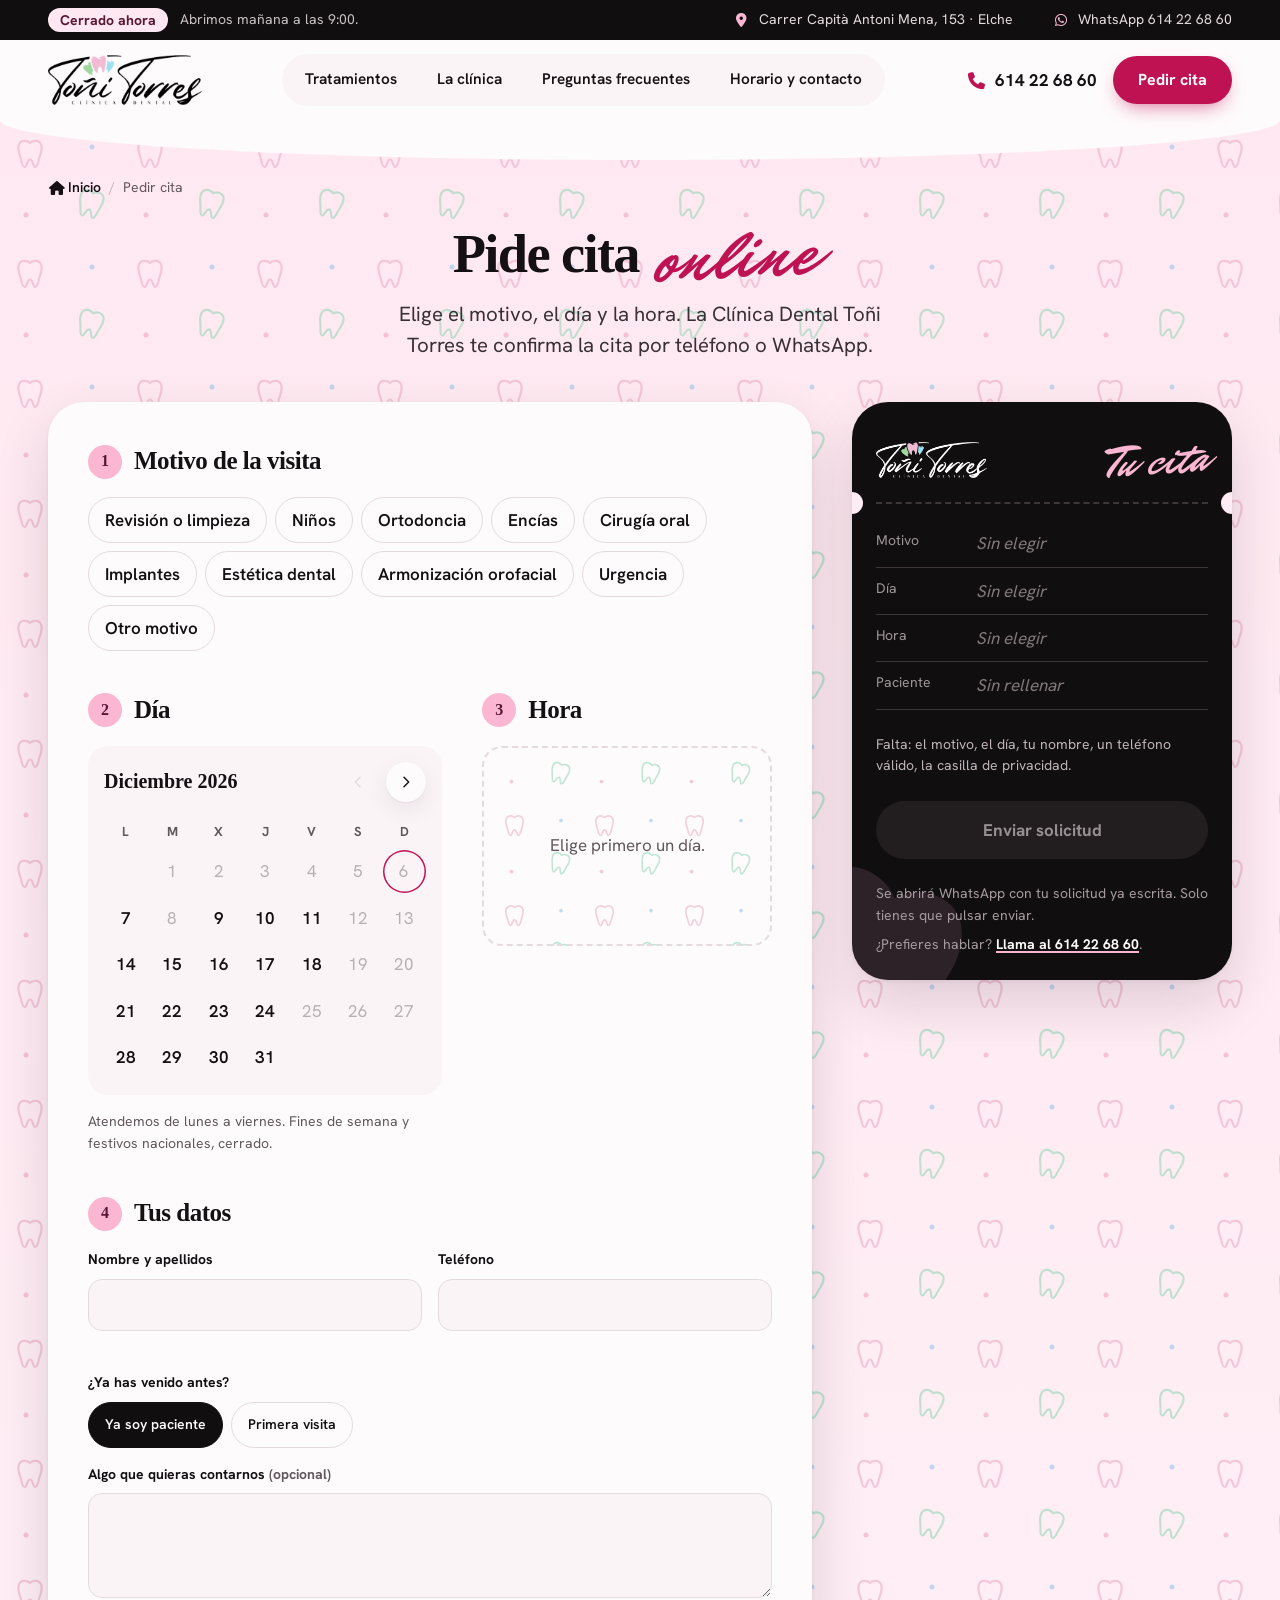
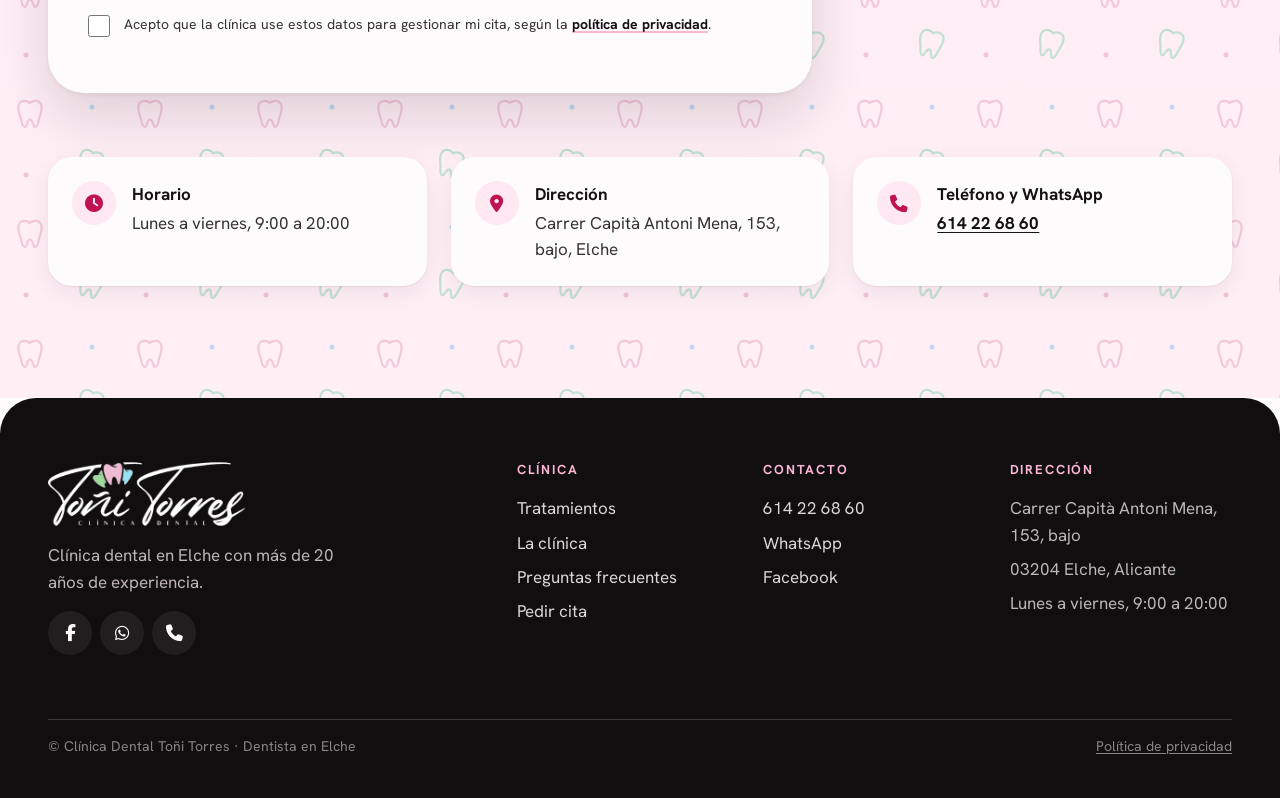
==== pedir-cita.html @ d423d603 "Rediseño de la web con la identidad de la clínica, reserva en página aparte y SEO - Nueva estética b" ====
<!doctype html>
<html lang="es-ES">
<head>
<meta charset="utf-8">
<meta name="viewport" content="width=device-width, initial-scale=1">
<title>Pedir cita dentista en Elche | Clínica Dental Toñi Torres</title>
<meta name="description" content="Pide cita online en la Clínica Dental Toñi Torres de Elche: elige motivo, día y hora y te confirmamos por teléfono o WhatsApp. Lunes a viernes de 9:00 a 20:00.">
<meta name="robots" content="index, follow, max-image-preview:large, max-snippet:-1">
<link rel="canonical" href="https://practicas-hugosanz.github.io/clinica-dental-toni-torres/pedir-cita.html">
<meta name="theme-color" content="#151315">

<meta property="og:type" content="website">
<meta property="og:locale" content="es_ES">
<meta property="og:site_name" content="Clínica Dental Toñi Torres">
<meta property="og:title" content="Pedir cita dentista en Elche | Clínica Dental Toñi Torres">
<meta property="og:description" content="Elige motivo, día y hora y te confirmamos la cita por teléfono o WhatsApp.">
<meta property="og:url" content="https://practicas-hugosanz.github.io/clinica-dental-toni-torres/pedir-cita.html">
<meta property="og:image" content="https://practicas-hugosanz.github.io/clinica-dental-toni-torres/assets/img/og-clinica-dental-elche.jpg">
<meta property="og:image:width" content="1200">
<meta property="og:image:height" content="630">
<meta property="og:image:alt" content="Gabinete de la Clínica Dental Toñi Torres en Elche durante una revisión">
<meta name="twitter:card" content="summary_large_image">
<meta name="twitter:title" content="Pedir cita dentista en Elche | Clínica Dental Toñi Torres">
<meta name="twitter:description" content="Elige motivo, día y hora y te confirmamos la cita por teléfono o WhatsApp.">
<meta name="twitter:image" content="https://practicas-hugosanz.github.io/clinica-dental-toni-torres/assets/img/og-clinica-dental-elche.jpg">

<link rel="icon" href="assets/img/favicon.png" type="image/png">
<link rel="apple-touch-icon" href="assets/img/favicon.png">
<link rel="preload" href="assets/fonts/fraunces-soft-latin.woff2" as="font" type="font/woff2" crossorigin>
<link rel="preload" href="assets/fonts/hanken-latin.woff2" as="font" type="font/woff2" crossorigin>
<link rel="preload" href="assets/fonts/mrdafoe-latin.woff2" as="font" type="font/woff2" crossorigin>
<link rel="stylesheet" href="assets/css/style.css">
<script type="application/ld+json">
{
  "@context": "https://schema.org",
  "@graph": [
    {
      "@type": "WebPage",
      "@id": "https://practicas-hugosanz.github.io/clinica-dental-toni-torres/pedir-cita.html#webpage",
      "url": "https://practicas-hugosanz.github.io/clinica-dental-toni-torres/pedir-cita.html",
      "name": "Pedir cita dentista en Elche | Clínica Dental Toñi Torres",
      "description": "Reserva online de cita en la Clínica Dental Toñi Torres de Elche.",
      "isPartOf": { "@id": "https://practicas-hugosanz.github.io/clinica-dental-toni-torres/#website" },
      "about": { "@id": "https://practicas-hugosanz.github.io/clinica-dental-toni-torres/#clinica" },
      "breadcrumb": { "@id": "https://practicas-hugosanz.github.io/clinica-dental-toni-torres/pedir-cita.html#breadcrumb" },
      "potentialAction": { "@type": "ReserveAction", "target": "https://practicas-hugosanz.github.io/clinica-dental-toni-torres/pedir-cita.html", "name": "Pedir cita online" },
      "inLanguage": "es-ES"
    },
    {
      "@type": "BreadcrumbList",
      "@id": "https://practicas-hugosanz.github.io/clinica-dental-toni-torres/pedir-cita.html#breadcrumb",
      "itemListElement": [
        { "@type": "ListItem", "position": 1, "name": "Inicio", "item": "https://practicas-hugosanz.github.io/clinica-dental-toni-torres/" },
        { "@type": "ListItem", "position": 2, "name": "Pedir cita", "item": "https://practicas-hugosanz.github.io/clinica-dental-toni-torres/pedir-cita.html" }
      ]
    },
    {
      "@type": "Dentist",
      "@id": "https://practicas-hugosanz.github.io/clinica-dental-toni-torres/#clinica",
      "name": "Clínica Dental Toñi Torres",
      "url": "https://practicas-hugosanz.github.io/clinica-dental-toni-torres/",
      "telephone": "+34614226860",
      "image": "https://practicas-hugosanz.github.io/clinica-dental-toni-torres/assets/img/og-clinica-dental-elche.jpg",
      "address": { "@type": "PostalAddress", "streetAddress": "Carrer Capità Antoni Mena, 153, bajo", "postalCode": "03204", "addressLocality": "Elche", "addressRegion": "Alicante", "addressCountry": "ES" },
      "openingHoursSpecification": [{ "@type": "OpeningHoursSpecification", "dayOfWeek": ["Monday", "Tuesday", "Wednesday", "Thursday", "Friday"], "opens": "09:00", "closes": "20:00" }]
    }
  ]
}
</script>
</head>
<body class="page-booking">

<a class="skip-link" href="#contenido">Saltar al contenido</a>

<div class="topbar">
  <div class="container topbar__inner">
    <p class="open-now open-now--dark" data-open-now hidden></p>
    <span class="topbar__item"><i class="fa-solid fa-location-dot" aria-hidden="true"></i>Carrer Capità Antoni Mena, 153 · Elche</span>
    <a class="topbar__item" href="https://wa.me/34614226860" rel="noopener"><i class="fa-brands fa-whatsapp" aria-hidden="true"></i>WhatsApp 614 22 68 60</a>
  </div>
</div>

<header class="site-header">
  <div class="container site-header__bar">
    <a class="brand" href="./" aria-label="Clínica Dental Toñi Torres, inicio"><img src="assets/img/logo.png" alt="Clínica Dental Toñi Torres" width="141" height="46"></a>
    <nav class="nav" id="nav" aria-label="Principal">
      <a href="./#tratamientos">Tratamientos</a>
      <a href="./#clinica">La clínica</a>
      <a href="./#preguntas">Preguntas frecuentes</a>
      <a href="./#horario">Horario y contacto</a>
    </nav>
    <div class="header-actions">
      <a class="header-phone" href="tel:+34614226860"><i class="fa-solid fa-phone" aria-hidden="true"></i>614 22 68 60</a>
      <a class="btn btn--accent" href="pedir-cita.html" aria-current="page">Pedir cita</a>
      <button class="btn btn--ghost menu-toggle" type="button" aria-expanded="false" aria-controls="nav"><span class="burger" aria-hidden="true"></span>Menú</button>
    </div>
  </div>
</header>

<main id="contenido">
  <section class="section--band booking-page" id="reserva" aria-labelledby="t-reserva">
    <div class="container">
      <nav class="breadcrumb" aria-label="Ruta de navegación">
        <ol>
          <li><a href="./"><i class="fa-solid fa-house" aria-hidden="true"></i>Inicio</a></li>
          <li aria-current="page">Pedir cita</li>
        </ol>
      </nav>

      <div class="section__head section__head--center">
        <h1 id="t-reserva">Pide cita <span class="script">online</span></h1>
        <p>Elige el motivo, el día y la hora. La Clínica Dental Toñi Torres te confirma la cita por teléfono o WhatsApp.</p>
      </div>

      <div class="desk">
        <form class="desk__form" id="booking" novalidate>

          <fieldset class="fieldset">
            <legend><span class="legend__n">1</span>Motivo de la visita</legend>
            <div class="chips" id="motivos" role="radiogroup" aria-label="Motivo de la visita"></div>
            <div class="urgent-note" id="urgent-note" hidden>
              <p><strong>Si tienes dolor ahora, llama.</strong> Así te atendemos antes: <a class="link" href="tel:+34614226860">614 22 68 60</a>.</p>
            </div>
          </fieldset>

          <div class="desk__when">
            <fieldset class="fieldset">
              <legend><span class="legend__n">2</span>Día</legend>
              <div class="cal" id="cal" aria-live="polite"></div>
              <p class="hint">Atendemos de lunes a viernes. Fines de semana y festivos nacionales, cerrado.</p>
            </fieldset>

            <fieldset class="fieldset">
              <legend><span class="legend__n">3</span>Hora</legend>
              <div class="slots" id="slots" aria-live="polite">
                <p class="slots__empty">Elige primero un día.</p>
              </div>
            </fieldset>
          </div>

          <fieldset class="fieldset">
            <legend><span class="legend__n">4</span>Tus datos</legend>
            <div class="fields">
              <div class="field">
                <label for="f-nombre">Nombre y apellidos</label>
                <input id="f-nombre" name="nombre" type="text" autocomplete="name" required>
                <span class="err" id="e-nombre"></span>
              </div>
              <div class="field">
                <label for="f-tel">Teléfono</label>
                <input id="f-tel" name="telefono" type="tel" autocomplete="tel" inputmode="tel" required>
                <span class="err" id="e-tel"></span>
              </div>
              <div class="field field--full">
                <span class="label" id="l-paciente">¿Ya has venido antes?</span>
                <div class="chips" role="radiogroup" aria-labelledby="l-paciente">
                  <label class="chip"><input type="radio" name="paciente" value="Soy paciente" checked><span>Ya soy paciente</span></label>
                  <label class="chip"><input type="radio" name="paciente" value="Primera visita"><span>Primera visita</span></label>
                </div>
              </div>
              <div class="field field--full">
                <label for="f-nota">Algo que quieras contarnos <span class="hint">(opcional)</span></label>
                <textarea id="f-nota" name="nota" rows="3"></textarea>
              </div>
              <label class="consent field--full">
                <input type="checkbox" id="f-consent" name="consent" required>
                <span>Acepto que la clínica use estos datos para gestionar mi cita, según la <a class="link" href="privacidad.html">política de privacidad</a>.</span>
              </label>
              <span class="err field--full" id="e-consent"></span>
            </div>
          </fieldset>

          <noscript><p class="urgent-note">Para pedir cita sin JavaScript, llama al <a class="link" href="tel:+34614226860">614 22 68 60</a>.</p></noscript>
        </form>

        <aside class="ticket" aria-labelledby="t-ticket">
          <div class="ticket__top">
            <img src="assets/img/logo-blanco.png" alt="" width="110" height="36">
            <h2 id="t-ticket">Tu cita</h2>
          </div>
          <dl>
            <div><dt>Motivo</dt><dd id="s-motivo" class="is-empty">Sin elegir</dd></div>
            <div><dt>Día</dt><dd id="s-dia" class="is-empty">Sin elegir</dd></div>
            <div><dt>Hora</dt><dd id="s-hora" class="is-empty">Sin elegir</dd></div>
            <div><dt>Paciente</dt><dd id="s-nombre" class="is-empty">Sin rellenar</dd></div>
          </dl>
          <p class="ticket__status" id="status" role="status"></p>
          <button class="btn btn--accent btn--lg" type="submit" form="booking" id="send" aria-disabled="true">Enviar solicitud</button>
          <div class="ticket__alt">
            <p>Se abrirá WhatsApp con tu solicitud ya escrita. Solo tienes que pulsar enviar.</p>
            <p>¿Prefieres hablar? <a class="link" href="tel:+34614226860">Llama al 614 22 68 60</a>.</p>
          </div>
          <div class="sent" id="sent" role="status" hidden></div>
        </aside>
      </div>

      <ul class="booking-info">
        <li><i class="fa-solid fa-clock" aria-hidden="true"></i><span><b>Horario</b>Lunes a viernes, 9:00 a 20:00</span></li>
        <li><i class="fa-solid fa-location-dot" aria-hidden="true"></i><span><b>Dirección</b>Carrer Capità Antoni Mena, 153, bajo, Elche</span></li>
        <li><i class="fa-solid fa-phone" aria-hidden="true"></i><span><b>Teléfono y WhatsApp</b><a href="tel:+34614226860">614 22 68 60</a></span></li>
      </ul>
    </div>
  </section>
</main>

<footer class="site-footer">
  <div class="container">
    <div class="footer__grid">
      <div class="footer__brand">
        <img src="assets/img/logo-blanco.png" alt="Clínica Dental Toñi Torres" width="197" height="64" loading="lazy" decoding="async">
        <p>Clínica dental en Elche con más de 20 años de experiencia.</p>
        <div class="social">
          <a href="https://www.facebook.com/people/clinica-dental-to%c3%b1i-torres/61556763503545/" rel="noopener" aria-label="Facebook de la Clínica Dental Toñi Torres"><i class="fa-brands fa-facebook-f" aria-hidden="true"></i></a>
          <a href="https://wa.me/34614226860" rel="noopener" aria-label="WhatsApp de la clínica"><i class="fa-brands fa-whatsapp" aria-hidden="true"></i></a>
          <a href="tel:+34614226860" aria-label="Llamar a la clínica"><i class="fa-solid fa-phone" aria-hidden="true"></i></a>
        </div>
      </div>
      <nav aria-label="Clínica">
        <h2>Clínica</h2>
        <ul>
          <li><a href="./#tratamientos">Tratamientos</a></li>
          <li><a href="./#clinica">La clínica</a></li>
          <li><a href="./#preguntas">Preguntas frecuentes</a></li>
          <li><a href="pedir-cita.html" aria-current="page">Pedir cita</a></li>
        </ul>
      </nav>
      <div>
        <h2>Contacto</h2>
        <ul>
          <li><a href="tel:+34614226860">614 22 68 60</a></li>
          <li><a href="https://wa.me/34614226860" rel="noopener">WhatsApp</a></li>
          <li><a href="https://www.facebook.com/people/clinica-dental-to%c3%b1i-torres/61556763503545/" rel="noopener">Facebook</a></li>
        </ul>
      </div>
      <div>
        <h2>Dirección</h2>
        <ul>
          <li>Carrer Capità Antoni Mena, 153, bajo</li>
          <li>03204 Elche, Alicante</li>
          <li>Lunes a viernes, 9:00 a 20:00</li>
        </ul>
      </div>
    </div>
    <div class="footer__base">
      <span>© Clínica Dental Toñi Torres · Dentista en Elche</span>
      <a href="privacidad.html">Política de privacidad</a>
    </div>
  </div>
</footer>

<div class="callbar" aria-label="Contacto rápido">
  <a class="btn btn--outline" href="tel:+34614226860"><i class="fa-solid fa-phone" aria-hidden="true"></i>Llamar</a>
  <a class="btn btn--accent" href="https://wa.me/34614226860" rel="noopener"><i class="fa-brands fa-whatsapp" aria-hidden="true"></i>WhatsApp</a>
</div>

<script src="assets/js/main.js" defer></script>
</body>
</html>
---- assets/css/style.css ----
/* Clínica Dental Toñi Torres
 * Personalidad: el rótulo negro de la fachada, la firma manuscrita del logo, el diente rosa-menta-azul
 * y los gorros de quirófano llenos de dientecitos. Cercana, alegre y elegante; de barrio, pero cuidada.
 */
@import url("./tokens.css");
@import url("./base.css");
@import url("./icons.css");

@font-face { font-family: "Fraunces"; font-style: normal; font-weight: 300 800; font-display: swap; src: url("../fonts/fraunces-soft-latin.woff2") format("woff2"); }
@font-face { font-family: "Fraunces"; font-style: italic; font-weight: 300 800; font-display: swap; src: url("../fonts/fraunces-italic-latin.woff2") format("woff2"); }
@font-face { font-family: "Hanken Grotesk"; font-style: normal; font-weight: 400 700; font-display: swap; src: url("../fonts/hanken-latin.woff2") format("woff2"); }
@font-face { font-family: "Mr Dafoe"; font-style: normal; font-weight: 400; font-display: swap; src: url("../fonts/mrdafoe-latin.woff2") format("woff2"); }

:root {
  --color-field-edge: color-mix(in oklch, var(--color-ink) 26%, var(--color-paper));
  --header-h: 80px;
  --teeth-pattern: url("data:image/svg+xml,%3Csvg xmlns='http://www.w3.org/2000/svg' width='120' height='120' viewBox='0 0 120 120'%3E%3Cg fill='none' stroke='%23e9a9c2' stroke-width='2.2' stroke-linejoin='round' opacity='.55'%3E%3Cpath d='M30 22c-3-3-10-3.5-11.5 3-1 5.4 1.6 8.7 2.8 14.6.9 4.2 2 6.4 3.5 6.4 2.5 0 1.9-7.5 5.2-7.5s2.7 7.5 5.2 7.5c1.5 0 2.6-2.2 3.5-6.4 1.2-5.9 3.8-9.2 2.8-14.6C40 18.5 33 19 30 22z'/%3E%3C/g%3E%3Cg fill='none' stroke='%238fd4b4' stroke-width='2.2' stroke-linejoin='round' opacity='.55' transform='rotate(14 90 85)'%3E%3Cpath d='M90 72c-3-3-10-3.5-11.5 3-1 5.4 1.6 8.7 2.8 14.6.9 4.2 2 6.4 3.5 6.4 2.5 0 1.9-7.5 5.2-7.5s2.7 7.5 5.2 7.5c1.5 0 2.6-2.2 3.5-6.4 1.2-5.9 3.8-9.2 2.8-14.6C100 68.5 93 69 90 72z'/%3E%3C/g%3E%3Ccircle cx='92' cy='26' r='2.5' fill='%2398c6ea' opacity='.6'/%3E%3Ccircle cx='26' cy='94' r='2.5' fill='%23e9a9c2' opacity='.6'/%3E%3C/svg%3E");
}
body { font-weight: 400; color: var(--color-ink-2); font-size: 1.0625rem; background: var(--color-paper); }
h1, h2, h3 { color: var(--color-ink); font-variation-settings: "SOFT" 100; }
.script { font-family: var(--font-script); font-weight: 400; letter-spacing: 0; font-variation-settings: normal; color: var(--color-accent); line-height: 0.8; }
h1 .script, h2 .script { display: inline-block; font-size: 1.32em; transform: rotate(-3deg) translateY(0.06em); padding-inline: 0.05em 0.15em; }
.f-pink { fill: var(--color-pink); } .f-mint { fill: var(--color-mint); } .f-sky { fill: var(--color-sky); }

/* ---------- controls ---------- */
.btn { display: inline-flex; align-items: center; justify-content: center; gap: var(--space-xs); min-height: 48px; padding: var(--space-sm) var(--space-lg); border: 1.5px solid transparent; border-radius: var(--radius-pill); background: var(--color-paper-2); color: var(--color-ink); font-weight: 700; font-size: var(--text-md); line-height: 1.2; text-decoration: none; white-space: nowrap; cursor: pointer; transition: background-color var(--dur-short) var(--ease-out), border-color var(--dur-short) var(--ease-out), color var(--dur-short) var(--ease-out), transform var(--dur-short) var(--ease-spring), box-shadow var(--dur-short) var(--ease-out); }
.btn .fa-arrow-right { transition: transform var(--dur-short) var(--ease-out); }
.btn:hover { transform: translateY(-2px); }
.btn:hover .fa-arrow-right { transform: translateX(3px); }
.btn:active { transform: translateY(0); }
.btn:focus-visible { outline: 2px solid var(--color-focus); outline-offset: 3px; }
.btn--accent { background: var(--color-accent); color: var(--color-accent-ink); box-shadow: 0 8px 20px -8px oklch(52% 0.2 8 / 0.7); }
.btn--accent:hover { background: var(--color-accent-hover); box-shadow: 0 12px 26px -8px oklch(52% 0.2 8 / 0.75); }
.btn--dark, .btn--primary { background: var(--color-sign); color: var(--color-paper); }
.btn--dark:hover, .btn--primary:hover { background: var(--color-sign-2); }
.btn--outline { background: transparent; border-color: var(--color-ink); color: var(--color-ink); }
.btn--outline:hover { background: var(--color-ink); color: var(--color-paper); }
.btn--ghost { background: transparent; border-color: var(--color-rule); }
.btn--lg { min-height: 58px; padding-inline: var(--space-xl); font-size: 1.0625rem; }
.btn[aria-disabled="true"], .btn:disabled { background: var(--color-paper-3); border-color: transparent; color: var(--color-muted); cursor: not-allowed; transform: none; box-shadow: none; }
.tag { display: inline-flex; align-items: center; gap: 6px; padding: 3px var(--space-sm); border-radius: var(--radius-pill); font-size: var(--text-sm); font-weight: 700; background: var(--color-paper-3); color: var(--color-ink); line-height: 1.3; }
.tag--in { background: var(--color-mint); color: var(--color-mint-ink); }
.tag--in::before { content: ""; width: 8px; height: 8px; border-radius: 50%; background: oklch(55% 0.14 160); box-shadow: 0 0 0 0 oklch(55% 0.14 160 / 0.6); animation: pulse 2s infinite; }
.tag--out { background: var(--color-pink-soft); color: var(--color-pink-ink); }
@keyframes pulse { 70% { box-shadow: 0 0 0 8px oklch(55% 0.14 160 / 0); } 100% { box-shadow: 0 0 0 0 oklch(55% 0.14 160 / 0); } }
.link { font-weight: 700; color: var(--color-ink); text-decoration-line: underline; text-decoration-color: var(--color-pink); text-decoration-thickness: 2px; transition: color var(--dur-micro) var(--ease-out), text-decoration-color var(--dur-micro) var(--ease-out); }
.link:hover { color: var(--color-accent); text-decoration-color: var(--color-accent); }
.hint { font-size: var(--text-sm); color: var(--color-muted); }

/* ---------- top bar (el rótulo) ---------- */
.topbar { background: var(--color-sign); color: oklch(90% 0.01 350); font-size: var(--text-sm); }
.topbar__inner { display: flex; align-items: center; gap: var(--space-xl); min-height: 40px; }
.topbar__item { display: inline-flex; align-items: center; gap: var(--space-xs); color: inherit; text-decoration: none; }
.topbar__item i { color: var(--color-pink); }
a.topbar__item:hover { color: var(--color-pink); }
.topbar .open-now { margin-right: auto; }
.open-now { display: flex; flex-wrap: wrap; align-items: center; gap: var(--space-sm); font-size: var(--text-sm); color: var(--color-muted); }
.open-now--dark { color: oklch(82% 0.01 350); }

/* ---------- header ---------- */
.site-header { position: sticky; top: 0; z-index: var(--z-sticky-nav); background: color-mix(in oklch, var(--color-paper) 88%, transparent); backdrop-filter: saturate(1.4) blur(14px); -webkit-backdrop-filter: saturate(1.4) blur(14px); border-bottom: var(--rule-hair) solid transparent; transition: border-color var(--dur-short) var(--ease-out), box-shadow var(--dur-short) var(--ease-out); }
.site-header.is-scrolled { border-bottom-color: var(--color-rule); box-shadow: 0 10px 30px -20px oklch(20% 0.02 340 / 0.35); }
.site-header__bar { display: flex; align-items: center; gap: var(--space-lg); min-height: var(--header-h); }
.brand { display: block; flex: none; }
.brand img { height: 50px; width: auto; }
.nav { display: flex; gap: var(--space-2xs); margin-inline: auto; padding: 5px; border-radius: var(--radius-pill); background: var(--color-paper-2); }
.nav a { font-size: 0.96rem; font-weight: 600; color: var(--color-ink); text-decoration: none; padding: 9px 18px; border-radius: var(--radius-pill); transition: background-color var(--dur-micro) var(--ease-out), color var(--dur-micro) var(--ease-out); }
.nav a:hover { background: var(--color-paper); color: var(--color-accent); box-shadow: var(--shadow-soft); }
.header-actions { display: flex; align-items: center; gap: var(--space-md); }
.header-phone { display: inline-flex; align-items: center; gap: var(--space-xs); font-weight: 700; color: var(--color-ink); text-decoration: none; font-variant-numeric: tabular-nums; }
.header-phone i { color: var(--color-accent); }
.header-phone:hover { color: var(--color-accent); }
.menu-toggle { display: none; min-height: 46px; padding-inline: var(--space-md); }
.burger { position: relative; width: 16px; height: 2px; background: currentColor; border-radius: 2px; }
.burger::before, .burger::after { content: ""; position: absolute; left: 0; width: 16px; height: 2px; background: currentColor; border-radius: 2px; transition: transform var(--dur-short) var(--ease-out); }
.burger::before { top: -5px; } .burger::after { top: 5px; }
.menu-toggle[aria-expanded="true"] .burger { background: transparent; }
.menu-toggle[aria-expanded="true"] .burger::before { transform: translateY(5px) rotate(45deg); }
.menu-toggle[aria-expanded="true"] .burger::after { transform: translateY(-5px) rotate(-45deg); }

/* ---------- hero ---------- */
.hero { position: relative; padding-top: var(--space-xl); overflow: clip; background:
  radial-gradient(60% 70% at 85% 30%, var(--color-pink-soft) 0%, transparent 70%),
  radial-gradient(40% 50% at 10% 90%, var(--color-mint-soft) 0%, transparent 70%),
  var(--color-paper); }
.hero__grid { display: grid; grid-template-columns: minmax(0, 1.08fr) minmax(0, 0.92fr); gap: var(--space-xl); align-items: center; }
.hero__copy { display: grid; gap: var(--space-lg); justify-items: start; padding-block: var(--space-xl) var(--space-3xl); }
.eyebrow { display: inline-flex; align-items: center; gap: var(--space-sm); padding: 6px 16px 6px 8px; border-radius: var(--radius-pill); background: var(--color-paper); box-shadow: var(--shadow-soft); font-weight: 700; font-size: var(--text-sm); color: var(--color-ink); }
.trio { width: 40px; height: 24px; }
h1.eyebrow { max-width: none; font-family: var(--font-body); font-size: var(--text-sm); font-weight: 700; letter-spacing: 0.02em; line-height: 1.3; font-variation-settings: normal; }
.hero__title { margin: 0; max-width: none; font-family: var(--font-display); font-size: clamp(3.5rem, 8.2vw, 7.75rem); line-height: 0.9; letter-spacing: -0.045em; font-weight: 520; color: var(--color-ink); font-variation-settings: "SOFT" 100; }
.hero__title span { display: block; }
.h1-script { font-family: var(--font-script); font-weight: 400; letter-spacing: 0; color: var(--color-accent); font-size: 1.12em; line-height: 0.85; margin: -0.02em 0 0 0.45em; transform: rotate(-5deg); transform-origin: left center; font-variation-settings: normal; }
.hero .lead { color: var(--color-ink-2); max-width: 34ch; }
.hero__actions { display: flex; flex-wrap: wrap; gap: var(--space-sm); align-items: center; }

.hero__art { position: relative; align-self: end; justify-self: center; width: min(100%, 520px); padding-top: var(--space-lg); }
.portrait { position: relative; aspect-ratio: 1 / 1.18; border-radius: 0 0 999px 999px; overflow: hidden; }
.portrait__disc { position: absolute; inset: auto 0 0 0; aspect-ratio: 1; border-radius: 50%; background: radial-gradient(circle at 35% 30%, oklch(90% 0.07 355), var(--color-pink) 60%, oklch(80% 0.1 358)); }
.portrait__disc::after { content: ""; position: absolute; inset: 0; border-radius: 50%; background: var(--teeth-pattern); background-size: 90px; opacity: 0.5; mix-blend-mode: multiply; }
.portrait img { position: absolute; bottom: 0; left: 50%; height: 97%; width: auto; max-width: none; transform: translateX(-50%); filter: drop-shadow(0 18px 30px oklch(35% 0.08 355 / 0.25)); }
.float { position: absolute; fill: currentColor; z-index: 2; animation: bob 7s var(--ease-in-out) infinite; filter: drop-shadow(0 10px 18px oklch(30% 0.04 340 / 0.15)); }
.float--mint { width: 92px; height: 92px; color: var(--color-mint); top: 18%; left: -4%; rotate: -16deg; }
.float--sky { width: 64px; height: 64px; color: var(--color-sky); top: 6%; right: 6%; rotate: 14deg; animation-delay: -2.5s; }
.float--pink { width: 44px; height: 44px; color: var(--color-accent); bottom: 32%; right: -3%; rotate: 8deg; animation-delay: -4s; opacity: 0.9; }
@keyframes bob { 0%, 100% { transform: translateY(0); } 50% { transform: translateY(-14px); } }
.sticker { position: absolute; z-index: 3; display: flex; align-items: center; gap: var(--space-sm); padding: 10px 18px 10px 12px; border-radius: var(--radius-pill); background: var(--color-paper); box-shadow: var(--shadow-card); font-weight: 700; font-size: var(--text-sm); color: var(--color-ink); }
.sticker--family { left: -4%; bottom: 30%; rotate: -4deg; }
.sticker__teeth { display: flex; }
.sticker__teeth svg { width: 22px; height: 22px; margin-right: -6px; fill: var(--color-pink); }
.sticker__teeth svg:nth-child(2) { fill: var(--color-mint); } .sticker__teeth svg:nth-child(3) { fill: var(--color-sky); }
.signature { position: absolute; z-index: 3; right: -6%; bottom: 24%; display: grid; justify-items: end; rotate: -7deg; }
.signature span { font-family: var(--font-script); font-size: clamp(2.25rem, 3.5vw, 3rem); color: var(--color-ink); line-height: 1; background: var(--color-paper); padding: 4px 18px 10px; border-radius: var(--radius-sm); box-shadow: var(--shadow-card); }
.signature svg { order: -1; width: 62px; height: 46px; margin-right: 46px; margin-bottom: -4px; stroke: var(--color-ink); stroke-width: 2.4; stroke-linecap: round; stroke-linejoin: round; transform: scaleX(-1) rotate(180deg); }



/* ---------- sections ---------- */
.section { padding-block: var(--section-gap-s) 0; }
.section__head { display: grid; gap: var(--space-md); margin-bottom: var(--space-2xl); justify-items: start; }
.section__head p { color: var(--color-ink-2); font-size: var(--text-lead); max-width: 46ch; }
.section__head--split { grid-template-columns: minmax(0, 1fr) minmax(0, 0.8fr); align-items: end; gap: var(--space-xl); }
.section__head--split > div { display: grid; gap: var(--space-md); justify-items: start; }
.section__head--center { justify-items: center; text-align: center; }
.section__head--center h2 { margin-inline: auto; }

/* tratamientos */
.cards { list-style: none; margin: 0; padding: 0; display: grid; grid-template-columns: repeat(3, minmax(0, 1fr)); gap: var(--gap-columns); }
.card { --card-bg: var(--color-pink-soft); --card-ico: var(--color-pink); --card-ink: var(--color-pink-ink); position: relative; display: flex; flex-direction: column; gap: var(--space-sm); padding: var(--space-xl) var(--space-lg) var(--space-lg); border-radius: var(--radius-card); background: var(--card-bg); overflow: hidden; isolation: isolate; transition: transform var(--dur-short) var(--ease-spring), box-shadow var(--dur-short) var(--ease-out); }
.card::after { content: ""; position: absolute; z-index: -1; width: 180px; height: 180px; right: -50px; top: -60px; background: var(--card-ico); opacity: 0.35; mask: url("data:image/svg+xml,%3Csvg xmlns='http://www.w3.org/2000/svg' viewBox='0 0 100 100'%3E%3Cpath d='M50 20C41 10 20 8 15 27c-4 16 4 27 8 44 3 14 6 23 12 23 9 0 6-25 15-25s6 25 15 25c6 0 9-9 12-23 4-17 12-28 8-44C80 8 59 10 50 20z'/%3E%3C/svg%3E") center / contain no-repeat; rotate: 18deg; transition: rotate var(--dur-long) var(--ease-out), scale var(--dur-long) var(--ease-out); }
.card:hover { transform: translateY(-6px); box-shadow: var(--shadow-card); }
.card:hover::after { rotate: 30deg; scale: 1.12; }
.card--mint { --card-bg: var(--color-mint-soft); --card-ico: var(--color-mint); --card-ink: var(--color-mint-ink); }
.card--sky { --card-bg: var(--color-sky-soft); --card-ico: var(--color-sky); --card-ink: var(--color-sky-ink); }
.card__ico { width: 56px; height: 56px; padding: 12px; margin-bottom: var(--space-sm); border-radius: 18px; background: var(--color-paper); color: var(--card-ink); fill: none; stroke: currentColor; stroke-width: 1.8; stroke-linecap: round; stroke-linejoin: round; box-shadow: var(--shadow-soft); }
.card h3 { font-size: var(--text-title); letter-spacing: -0.02em; font-weight: 600; }
.card p { color: var(--color-ink-2); max-width: 34ch; }
.card__link { margin-top: auto; padding-top: var(--space-md); display: inline-flex; align-items: center; gap: var(--space-xs); align-self: flex-start; font-weight: 700; color: var(--card-ink); text-decoration: none; }
.card__link::before { content: ""; position: absolute; inset: 0; border-radius: inherit; }
.card__link i { transition: transform var(--dur-short) var(--ease-out); }
.card:hover .card__link i { transform: translateX(4px); }
.card__ico--fa { display: grid; place-items: center; font-size: 26px; }
.card__link:focus-visible { outline: none; }
.card:has(.card__link:focus-visible) { outline: 2px solid var(--color-focus); outline-offset: 3px; }
.card--urgent { --card-ico: var(--color-accent); grid-row: span 2; background: var(--color-sign); color: oklch(85% 0.01 350); padding-top: var(--space-2xl); }
.card--urgent::after { width: 280px; height: 280px; right: -70px; top: auto; bottom: -70px; opacity: 0.9; }
.card--urgent h3 { color: var(--color-paper); font-size: clamp(2rem, 2vw + 1rem, 2.75rem); }
.card--urgent p { color: oklch(85% 0.01 350); font-size: var(--text-lg); }
.card--urgent .card__ico { background: var(--color-accent); color: var(--color-paper); fill: currentColor; stroke: none; box-shadow: none; }
.card__foot { margin-top: auto; display: grid; gap: var(--space-sm); justify-items: start; position: relative; z-index: 1; }
.card--urgent .card__link { color: var(--color-paper); padding-top: 0; }
.card--urgent .card__link::before { content: none; }
.card--cta { grid-column: span 2; flex-direction: row; align-items: stretch; gap: var(--space-xl); padding: var(--space-xl); background: var(--color-accent); color: var(--color-accent-ink); }
.card--cta::after { content: none; }
.card--cta:hover { transform: none; }
.card__cta-text { display: grid; gap: var(--space-md); align-content: center; justify-items: start; flex: 1 1 60%; }
.card--cta h3 { color: var(--color-paper); font-size: clamp(1.75rem, 1.6vw + 1rem, 2.5rem); }
.card--cta h3 .script { color: var(--color-pink); font-size: 1.3em; display: inline-block; rotate: -4deg; }
.card--cta p { color: oklch(95% 0.02 355); max-width: 38ch; }
.card--cta img { flex: 0 1 38%; min-width: 0; width: 38%; aspect-ratio: 1; object-fit: cover; border-radius: var(--radius-sm); rotate: 3deg; box-shadow: var(--shadow-card); border: 6px solid var(--color-paper); }
.btn--light { background: var(--color-paper); color: var(--color-accent); }
.btn--light:hover { background: var(--color-pink-soft); }

/* la clínica */
.section--clinic { padding-block: var(--section-gap) 0; }
.visit { display: grid; grid-template-columns: minmax(0, 0.9fr) minmax(0, 1.1fr); gap: var(--space-3xl); align-items: center; }
.visit__text { display: grid; gap: var(--space-lg); justify-items: start; }
.visit__text > p { font-size: var(--text-lead); }
.steps { list-style: none; margin: var(--space-xs) 0; padding: 0; display: grid; gap: var(--space-md); counter-reset: s; }
.steps li { display: grid; grid-template-columns: 48px minmax(0, 1fr); gap: var(--space-md); align-items: start; }
.steps__n { display: grid; place-items: center; width: 48px; height: 48px; border-radius: 50%; background: var(--color-pink); color: var(--color-pink-ink); font-family: var(--font-display); font-weight: 600; font-size: var(--text-lg); }
.steps li:nth-child(2) .steps__n { background: var(--color-mint); color: var(--color-mint-ink); }
.steps li:nth-child(3) .steps__n { background: var(--color-sky); color: var(--color-sky-ink); }
.steps h3 { font-size: var(--text-lg); letter-spacing: -0.01em; font-weight: 600; margin-top: 2px; }
.steps p { color: var(--color-muted); margin-top: 2px; }

.gallery { position: relative; display: grid; grid-template-columns: repeat(12, minmax(0, 1fr)); grid-template-rows: repeat(12, minmax(0, 1fr)); aspect-ratio: 1 / 1.02; }
.snap { position: relative; margin: 0; padding: 10px 10px 44px; background: var(--color-paper); border-radius: 8px; box-shadow: var(--shadow-card); transition: transform var(--dur-long) var(--ease-out), rotate var(--dur-long) var(--ease-out); }
.snap img { width: 100%; height: 100%; object-fit: cover; border-radius: 4px; }
.snap figcaption { position: absolute; left: 0; right: 0; bottom: 6px; text-align: center; font-family: var(--font-script); font-size: 1.65rem; line-height: 1.2; color: var(--color-ink); }
.snap:hover { rotate: 0deg; z-index: 5; transform: scale(1.04); }
.snap--a { grid-area: 1 / 1 / 7 / 6; rotate: -5deg; z-index: 2; }
.snap--a img { object-position: 55% 30%; }
.snap--b { grid-area: 1 / 6 / 6 / 13; rotate: 3deg; z-index: 1; align-self: end; }
.snap--c { grid-area: 7 / 1 / 13 / 7; rotate: 3deg; z-index: 3; }
.snap--d { grid-area: 6 / 7 / 12 / 13; rotate: -4deg; z-index: 2; }
.gallery::before { content: ""; position: absolute; width: 42%; aspect-ratio: 1; border-radius: 50%; background: var(--color-mint-soft); right: -6%; bottom: -4%; z-index: 0; }
.gallery::after { content: ""; position: absolute; width: 30%; aspect-ratio: 1; border-radius: 50%; background: var(--color-pink-soft); left: -6%; top: 30%; z-index: 0; }

/* ---------- reserva ---------- */
.section--band { position: relative; margin-top: var(--section-gap); padding-block: var(--section-gap-s); background: var(--teeth-pattern) 0 0 / 120px, linear-gradient(180deg, var(--color-pink-soft), color-mix(in oklch, var(--color-pink-soft) 60%, var(--color-paper))); }
.section--band::before { content: ""; position: absolute; inset: -1px 0 auto; height: 40px; background: var(--color-paper); border-radius: 0 0 50% 50% / 0 0 100% 100%; }
.desk { display: grid; grid-template-columns: minmax(0, 1fr) minmax(300px, 380px); gap: var(--space-xl); align-items: start; }
.desk__form { display: grid; gap: var(--space-xl); padding: var(--space-xl); background: var(--color-paper); border-radius: var(--radius-lg); box-shadow: var(--shadow-card); }
.desk__when { display: grid; grid-template-columns: minmax(0, 1.1fr) minmax(0, 0.9fr); gap: var(--space-xl); align-items: start; }
.fieldset { border: 0; padding: 0; margin: 0; min-width: 0; display: grid; gap: var(--space-md); }
.fieldset > legend { display: flex; align-items: center; gap: var(--space-sm); padding: 0; font-family: var(--font-display); font-weight: 600; font-size: var(--text-xl); letter-spacing: -0.02em; color: var(--color-ink); margin-bottom: var(--space-md); font-variation-settings: "SOFT" 100; }
.legend__n { display: grid; place-items: center; width: 34px; height: 34px; border-radius: 50%; background: var(--color-pink); color: var(--color-pink-ink); font-size: var(--text-md); font-weight: 700; letter-spacing: 0; }
.chips { display: flex; flex-wrap: wrap; gap: var(--space-xs); }
.chip { position: relative; }
.chip input { position: absolute; inset: 0; opacity: 0; cursor: pointer; margin: 0; width: 100%; height: 100%; }
.chip span { display: inline-flex; align-items: center; min-height: 46px; padding: var(--space-xs) var(--space-md); border: 1.5px solid var(--color-rule); border-radius: var(--radius-pill); background: var(--color-paper); color: var(--color-ink); font-weight: 600; transition: background-color var(--dur-micro) var(--ease-out), color var(--dur-micro) var(--ease-out), border-color var(--dur-micro) var(--ease-out); }
.chip:hover span { border-color: var(--color-pink); background: var(--color-pink-soft); }
.chip input:checked + span { background: var(--color-sign); border-color: var(--color-sign); color: var(--color-paper); }
.chip input:focus-visible + span { outline: 2px solid var(--color-focus); outline-offset: 2px; }
.urgent-note { padding: var(--space-md) var(--space-lg); border-radius: var(--radius-sm); background: var(--color-pink-soft); border-left: 4px solid var(--color-accent); color: var(--color-ink); }
.urgent-note p { max-width: none; }

.cal { background: var(--color-paper-2); border-radius: 20px; padding: var(--space-md); }
.cal__head { display: flex; align-items: center; justify-content: space-between; margin-bottom: var(--space-sm); }
.cal__title { font-family: var(--font-display); font-weight: 600; font-size: var(--text-lg); color: var(--color-ink); text-transform: capitalize; font-variation-settings: "SOFT" 100; }
.cal__nav { display: flex; gap: var(--space-xs); }
.icon-btn { display: inline-grid; place-items: center; width: 40px; height: 40px; border: 0; border-radius: 50%; background: var(--color-paper); color: var(--color-ink); cursor: pointer; box-shadow: var(--shadow-soft); transition: background-color var(--dur-micro) var(--ease-out); }
.icon-btn:hover:not(:disabled) { background: var(--color-pink); }
.icon-btn:disabled { color: var(--color-rule); cursor: not-allowed; box-shadow: none; background: transparent; }
.icon-btn svg { width: 16px; height: 16px; }
.cal__week, .cal__days { display: grid; grid-template-columns: repeat(7, minmax(0, 1fr)); gap: 3px; }
.cal__week span { text-align: center; font-size: var(--text-xs); font-weight: 700; color: var(--color-muted); padding-block: var(--space-xs); }
.day { display: grid; place-items: center; min-height: 42px; aspect-ratio: 1; border: 0; border-radius: 50%; background: transparent; color: var(--color-ink); font-weight: 600; font-variant-numeric: tabular-nums; cursor: pointer; transition: background-color var(--dur-micro) var(--ease-out), color var(--dur-micro) var(--ease-out), transform var(--dur-short) var(--ease-spring); }
.day:hover:not(:disabled) { background: var(--color-pink); color: var(--color-pink-ink); transform: scale(1.06); }
.day:disabled { color: color-mix(in oklch, var(--color-ink) 28%, var(--color-paper)); font-weight: 400; cursor: not-allowed; }
.day[aria-pressed="true"] { background: var(--color-accent); color: var(--color-accent-ink); box-shadow: 0 6px 14px -6px oklch(52% 0.2 8 / 0.8); }
.day--today { box-shadow: inset 0 0 0 1.5px var(--color-accent); }
.day:focus-visible { outline: 2px solid var(--color-focus); outline-offset: 2px; }
.day--blank { visibility: hidden; }

.slots { display: grid; gap: var(--space-lg); }
.slots h4 { margin: 0 0 var(--space-sm); font-size: var(--text-xs); font-weight: 700; text-transform: uppercase; letter-spacing: 0.1em; color: var(--color-muted); }
.slots__grid { display: grid; grid-template-columns: repeat(auto-fill, minmax(76px, 1fr)); gap: var(--space-xs); }
.slot { min-height: 44px; border: 1.5px solid var(--color-rule); border-radius: var(--radius-pill); background: var(--color-paper); color: var(--color-ink); font-weight: 600; font-variant-numeric: tabular-nums; cursor: pointer; transition: background-color var(--dur-micro) var(--ease-out), color var(--dur-micro) var(--ease-out), border-color var(--dur-micro) var(--ease-out); }
.slot:hover { border-color: var(--color-mint); background: var(--color-mint-soft); }
.slot[aria-pressed="true"] { background: var(--color-sign); border-color: var(--color-sign); color: var(--color-paper); }
.slot:focus-visible { outline: 2px solid var(--color-focus); outline-offset: 2px; }
.slots__empty { display: grid; place-items: center; min-height: 200px; padding: var(--space-lg); border: 2px dashed var(--color-rule); border-radius: 20px; color: var(--color-muted); text-align: center; background: var(--teeth-pattern) center / 90px; }

.fields { display: grid; grid-template-columns: repeat(2, minmax(0, 1fr)); gap: var(--space-md); }
.field { display: grid; gap: var(--space-xs); min-width: 0; }
.field--full { grid-column: 1 / -1; }
.field label, .field .label { font-weight: 700; color: var(--color-ink); font-size: var(--text-sm); }
.field input[type="text"], .field input[type="tel"], .field input[type="email"], .field textarea { width: 100%; min-height: 52px; padding: var(--space-sm) var(--space-md); border: 1.5px solid var(--color-rule); border-radius: 14px; background: var(--color-paper-2); color: var(--color-ink); transition: border-color var(--dur-micro) var(--ease-out), background-color var(--dur-micro) var(--ease-out); }
.field textarea { min-height: 100px; resize: vertical; }
.field input:hover, .field textarea:hover { border-color: var(--color-pink); }
.field input:focus-visible, .field textarea:focus-visible { outline: 3px solid color-mix(in oklch, var(--color-accent) 30%, transparent); outline-offset: 0; border-color: var(--color-accent); background: var(--color-paper); }
.field input[aria-invalid="true"] { border-color: var(--color-error); }
.field .err { color: var(--color-error); font-size: var(--text-sm); min-height: 1.2em; }
.consent { display: grid; grid-template-columns: 24px minmax(0, 1fr); gap: var(--space-sm); align-items: start; font-size: var(--text-sm); color: var(--color-ink-2); }
.consent input { width: 22px; height: 22px; margin: 1px 0 0; accent-color: var(--color-accent); }

.ticket { position: sticky; top: calc(var(--header-h) + var(--space-lg)); display: grid; gap: var(--space-lg); padding: var(--space-xl) var(--space-lg) var(--space-lg); border-radius: var(--radius-lg); background: var(--color-sign); color: oklch(82% 0.01 350); box-shadow: var(--shadow-card); overflow: hidden; isolation: isolate; }
.ticket::after { content: ""; position: absolute; z-index: -1; width: 220px; height: 220px; left: -90px; bottom: -90px; background: var(--color-pink); opacity: 0.12; mask: url("data:image/svg+xml,%3Csvg xmlns='http://www.w3.org/2000/svg' viewBox='0 0 100 100'%3E%3Cpath d='M50 20C41 10 20 8 15 27c-4 16 4 27 8 44 3 14 6 23 12 23 9 0 6-25 15-25s6 25 15 25c6 0 9-9 12-23 4-17 12-28 8-44C80 8 59 10 50 20z'/%3E%3C/svg%3E") center / contain no-repeat; rotate: 20deg; }
.ticket__top { display: flex; align-items: center; justify-content: space-between; gap: var(--space-md); }
.ticket__top img { height: 36px; width: auto; }
.ticket h2 { font-family: var(--font-script); font-weight: 400; font-size: 2.75rem; color: var(--color-pink); letter-spacing: 0; line-height: 0.8; font-variation-settings: normal; rotate: -4deg; }
.ticket dl { margin: 0; padding-top: var(--space-md); border-top: 2px dashed var(--color-sign-rule); position: relative; }
.ticket dl::before, .ticket dl::after { content: ""; position: absolute; top: -12px; width: 22px; height: 22px; border-radius: 50%; background: color-mix(in oklch, var(--color-pink-soft) 80%, var(--color-paper)); }
.ticket dl::before { left: calc(var(--space-lg) * -1 - 11px); } .ticket dl::after { right: calc(var(--space-lg) * -1 - 11px); }
.ticket dl > div { display: grid; grid-template-columns: 5.5rem minmax(0, 1fr); gap: var(--space-sm); padding-block: 10px; border-bottom: var(--rule-hair) solid var(--color-sign-rule); }
.ticket dt { color: oklch(68% 0.012 350); font-size: var(--text-sm); }
.ticket dd { margin: 0; font-weight: 700; color: var(--color-paper); overflow-wrap: anywhere; }
.ticket dd.is-empty { color: oklch(58% 0.012 350); font-weight: 400; font-style: italic; }
.ticket .btn { width: 100%; }
.ticket .btn[aria-disabled="true"] { background: var(--color-sign-2); color: oklch(66% 0.012 350); }
.ticket__status { min-height: 1.5em; font-size: var(--text-sm); color: oklch(78% 0.012 350); }
.ticket__alt { display: grid; gap: var(--space-xs); font-size: var(--text-sm); color: oklch(70% 0.012 350); }
.ticket .link { color: var(--color-paper); }
.ticket .link:hover { color: var(--color-pink); }
.sent { padding: var(--space-md); border-radius: var(--radius-sm); background: var(--color-mint); color: var(--color-mint-ink); font-weight: 700; }

/* ---------- horario y contacto ---------- */
.contact { display: grid; grid-template-columns: minmax(0, 0.95fr) minmax(0, 1.05fr); gap: var(--space-xl); align-items: stretch; }
.hours { position: relative; display: grid; gap: var(--space-lg); align-content: start; padding: var(--space-2xl) var(--space-xl); border-radius: var(--radius-lg); background: var(--color-sign); color: oklch(85% 0.01 350); overflow: hidden; isolation: isolate; }
.hours::after { content: ""; position: absolute; z-index: -1; inset: auto -40px -60px auto; width: 240px; height: 240px; background: var(--color-mint); opacity: 0.12; mask: url("data:image/svg+xml,%3Csvg xmlns='http://www.w3.org/2000/svg' viewBox='0 0 100 100'%3E%3Cpath d='M50 20C41 10 20 8 15 27c-4 16 4 27 8 44 3 14 6 23 12 23 9 0 6-25 15-25s6 25 15 25c6 0 9-9 12-23 4-17 12-28 8-44C80 8 59 10 50 20z'/%3E%3C/svg%3E") center / contain no-repeat; rotate: -14deg; }
.hours h2 { color: var(--color-paper); }
.hours h2 .script { color: var(--color-pink); }
.timetable { list-style: none; margin: 0; padding: 0; }
.timetable li { display: grid; grid-template-columns: minmax(0, 1fr) auto; gap: var(--space-md); padding: 12px var(--space-md); margin-inline: calc(var(--space-md) * -1); border-bottom: var(--rule-hair) solid var(--color-sign-rule); color: oklch(78% 0.01 350); font-variant-numeric: tabular-nums; border-radius: 14px; }
.timetable li[data-dow="6"], .timetable li[data-dow="0"] { color: oklch(58% 0.01 350); }
.timetable li.is-today { background: var(--color-pink); color: var(--color-pink-ink); font-weight: 700; border-bottom-color: transparent; }
.timetable li.is-today span:first-child::after { content: " · hoy"; font-weight: 400; }
.contact__col { display: flex; flex-direction: column; gap: var(--space-lg); }
.address { font-style: normal; display: flex; gap: var(--space-md); align-items: flex-start; padding: var(--space-lg); border-radius: var(--radius-card); background: var(--color-pink-soft); color: var(--color-ink); font-size: var(--text-lg); line-height: 1.4; }
.address i { color: var(--color-accent); margin-top: 4px; font-size: 1.4rem; }
.contact-lines { display: grid; grid-template-columns: repeat(3, minmax(0, 1fr)); gap: var(--space-sm); }
.contact-lines a { display: flex; align-items: center; gap: var(--space-sm); padding: var(--space-md); border-radius: 18px; background: var(--color-paper-2); color: var(--color-ink); font-weight: 700; text-decoration: none; font-size: var(--text-sm); line-height: 1.3; transition: background-color var(--dur-micro) var(--ease-out), transform var(--dur-short) var(--ease-spring); min-width: 0; }
.contact-lines a span { display: grid; min-width: 0; overflow-wrap: anywhere; }
.contact-lines small { font-weight: 500; color: var(--color-muted); font-size: var(--text-xs); }
.ico-badge { flex: none; display: grid; place-items: center; width: 40px; height: 40px; border-radius: 50%; background: var(--color-paper); color: var(--color-accent); font-size: 1.1rem; }
.ico-badge--wa { color: oklch(52% 0.14 155); }
.ico-badge--fb { color: oklch(50% 0.17 260); }
.contact-lines a:hover { background: var(--color-mint-soft); transform: translateY(-2px); }
.map { position: relative; flex: 1; min-height: 300px; overflow: hidden; border-radius: var(--radius-card); background: var(--teeth-pattern) center / 120px, var(--color-sky-soft); display: grid; place-items: center; text-align: center; padding: var(--space-lg); }
.map__ph { display: grid; gap: var(--space-md); justify-items: center; }
.map__pin { display: grid; place-items: center; width: 64px; height: 64px; border-radius: 50%; background: var(--color-paper); color: var(--color-accent); font-size: 1.75rem; box-shadow: var(--shadow-soft); animation: bob 4s var(--ease-in-out) infinite; }
.map__ph p { max-width: 36ch; color: var(--color-ink-2); }
.map iframe { position: absolute; inset: 0; width: 100%; height: 100%; border: 0; }
.map__actions { display: flex; gap: var(--space-sm); flex-wrap: wrap; justify-content: center; }

/* ---------- footer ---------- */
.site-footer { margin-top: var(--section-gap); background: var(--color-sign); color: oklch(78% 0.01 350); padding-block: var(--space-2xl) var(--space-xl); border-radius: var(--radius-lg) var(--radius-lg) 0 0; }
.footer__cta { display: flex; align-items: center; justify-content: space-between; gap: var(--space-lg); flex-wrap: wrap; padding-bottom: var(--space-2xl); margin-bottom: var(--space-2xl); border-bottom: var(--rule-hair) solid var(--color-sign-rule); }
.footer__script { font-family: var(--font-script); font-size: clamp(3.5rem, 9vw, 8rem); line-height: 1; color: var(--color-pink); rotate: -3deg; }
.footer__grid { display: grid; grid-template-columns: minmax(0, 5fr) repeat(3, minmax(0, 2.5fr)); gap: var(--gap-columns); }
.footer__grid h2 { font-family: var(--font-body); font-size: var(--text-xs); font-weight: 700; letter-spacing: 0.14em; text-transform: uppercase; line-height: 1.3; margin-bottom: var(--space-md); max-width: none; color: var(--color-pink); }
.footer__grid ul { list-style: none; margin: 0; padding: 0; display: grid; gap: var(--space-xs); }
.footer__grid a { text-decoration: none; color: oklch(88% 0.01 350); }
.footer__grid a:hover { color: var(--color-pink); }
.footer__base { margin-top: var(--space-2xl); padding-top: var(--space-md); border-top: var(--rule-hair) solid var(--color-sign-rule); font-size: var(--text-sm); color: oklch(62% 0.01 350); display: flex; justify-content: space-between; gap: var(--space-md); flex-wrap: wrap; }
.footer__base a { color: inherit; }
.footer__base a:hover { color: var(--color-pink); }

/* ---------- mobile call bar ---------- */
.callbar { display: none; }

/* ---------- aparición al hacer scroll ---------- */
.js [data-reveal] { opacity: 0; translate: 0 28px; transition: opacity var(--dur-long) var(--ease-out), translate var(--dur-long) var(--ease-out); transition-delay: var(--d, 0ms); }
.js [data-reveal].is-in { opacity: 1; translate: 0 0; }
.js .snap[data-reveal] { translate: 0 40px; }

/* ---------- accesibilidad ---------- */
.skip-link { position: absolute; left: var(--space-md); top: -100px; z-index: var(--z-tooltip); padding: var(--space-sm) var(--space-md); border-radius: var(--radius-sm); background: var(--color-sign); color: var(--color-paper); font-weight: 700; text-decoration: none; }
.skip-link:focus { top: var(--space-md); }

/* ---------- banda de cita (portada) ---------- */
.cta-band { position: relative; display: grid; grid-template-columns: minmax(0, 1.2fr) auto; gap: var(--space-xl); align-items: center; padding: var(--space-2xl) var(--space-2xl); border-radius: var(--radius-lg); background: var(--teeth-pattern) 0 0 / 120px, linear-gradient(120deg, var(--color-pink-soft), color-mix(in oklch, var(--color-pink-soft) 50%, var(--color-sky-soft))); overflow: hidden; }
.cta-band__text { display: grid; gap: var(--space-md); }
.cta-band__text p { font-size: var(--text-lead); max-width: 46ch; color: var(--color-ink-2); }
.cta-band__actions { display: grid; gap: var(--space-sm); }
.cta-band .btn--light { color: var(--color-ink); box-shadow: var(--shadow-soft); }
.cta-band .btn--light i { color: oklch(52% 0.14 155); font-size: 1.2em; }

/* ---------- preguntas frecuentes ---------- */
.faq { display: grid; grid-template-columns: minmax(0, 0.8fr) minmax(0, 1.2fr); gap: var(--space-3xl); align-items: start; }
.faq__head { position: sticky; top: calc(var(--header-h) + var(--space-lg)); display: grid; gap: var(--space-md); }
.faq__head p { font-size: var(--text-lead); color: var(--color-ink-2); margin-top: 0.35em; }
.faq__list { display: grid; gap: var(--space-sm); }
.faq details { border-radius: 20px; background: var(--color-paper-2); transition: background-color var(--dur-short) var(--ease-out); }
.faq details[open] { background: var(--color-pink-soft); }
.faq summary { position: relative; display: block; padding: var(--space-lg) calc(var(--space-lg) + 44px) var(--space-lg) var(--space-lg); font-family: var(--font-display); font-weight: 600; font-size: var(--text-lg); color: var(--color-ink); cursor: pointer; list-style: none; font-variation-settings: "SOFT" 100; border-radius: 20px; }
.faq summary::-webkit-details-marker { display: none; }
.faq summary::after { content: "\2b"; font-family: "Font Awesome 6 Free"; font-weight: 900; position: absolute; right: var(--space-lg); top: 50%; translate: 0 -50%; display: grid; place-items: center; width: 32px; height: 32px; border-radius: 50%; background: var(--color-paper); color: var(--color-accent); font-size: 14px; transition: rotate var(--dur-short) var(--ease-out); }
.faq details[open] summary::after { rotate: 45deg; }
.faq summary:focus-visible { outline: 2px solid var(--color-focus); outline-offset: 2px; }
.faq details p { padding: 0 var(--space-lg) var(--space-lg); max-width: 62ch; color: var(--color-ink-2); }

/* ---------- pie: marca y redes ---------- */
.footer__brand { display: grid; gap: var(--space-md); align-content: start; justify-items: start; }
.footer__brand img { height: 64px; width: auto; }
.footer__brand p { max-width: 30ch; }
.social { display: flex; gap: var(--space-xs); }
.social a { display: grid; place-items: center; width: 44px; height: 44px; border-radius: 50%; background: var(--color-sign-2); color: var(--color-paper); font-size: 1.05rem; text-decoration: none; transition: background-color var(--dur-micro) var(--ease-out), color var(--dur-micro) var(--ease-out), transform var(--dur-short) var(--ease-spring); }
.social a:hover { background: var(--color-pink); color: var(--color-pink-ink); transform: translateY(-2px); }

/* ---------- página de cita ---------- */
.booking-page { margin-top: 0; padding-top: var(--space-xl); }
.booking-page .section__head { margin-bottom: var(--space-xl); }
.booking-page h1 { font-size: var(--text-section); max-width: none; }
.breadcrumb ol { list-style: none; margin: var(--space-md) 0 var(--space-lg); padding: 0; display: flex; flex-wrap: wrap; gap: var(--space-xs); font-size: var(--text-sm); color: var(--color-muted); }
.breadcrumb li + li::before { content: "/"; margin-right: var(--space-xs); color: var(--color-field-edge); }
.breadcrumb a { display: inline-flex; align-items: center; gap: 2px; color: var(--color-ink); font-weight: 600; text-decoration: none; }
.breadcrumb a:hover { color: var(--color-accent); }
.breadcrumb [aria-current] { color: var(--color-muted); }
.booking-info { list-style: none; margin: var(--space-2xl) 0 0; padding: 0; display: grid; grid-template-columns: repeat(3, minmax(0, 1fr)); gap: var(--gap-columns); }
.booking-info li { display: flex; gap: var(--space-md); align-items: flex-start; padding: var(--space-lg); border-radius: var(--radius-card); background: var(--color-paper); box-shadow: var(--shadow-soft); }
.booking-info i { display: grid; place-items: center; flex: none; width: 44px; height: 44px; border-radius: 50%; background: var(--color-pink-soft); color: var(--color-accent); font-size: 1.1rem; }
.booking-info span { display: grid; gap: 2px; color: var(--color-ink-2); }
.booking-info b { color: var(--color-ink); }
.booking-info a { color: var(--color-ink); font-weight: 700; }
.page-booking .site-footer { margin-top: 0; }

@media (max-width: 64rem) {
  .cta-band { grid-template-columns: minmax(0, 1fr); padding: var(--space-xl); }
  .cta-band__actions { grid-auto-flow: column; justify-content: start; }
  .faq { grid-template-columns: minmax(0, 1fr); gap: var(--space-xl); }
  .faq__head { position: static; }
  .footer__brand { grid-column: 1 / -1; margin-bottom: var(--space-md); }
  .booking-info { grid-template-columns: minmax(0, 1fr); }
}
@media (max-width: 40rem) {
  .cta-band { padding: var(--space-xl) var(--space-lg); border-radius: var(--radius-card); }
  .cta-band__actions { grid-auto-flow: row; justify-content: stretch; }
  .faq summary { font-size: var(--text-md); padding: var(--space-md) calc(var(--space-md) + 44px) var(--space-md) var(--space-md); }
  .faq summary::after { right: var(--space-md); }
  .faq details p { padding: 0 var(--space-md) var(--space-md); }
}

/* ---------- legal page ---------- */
.legal { padding-block: var(--space-2xl) 0; }
.legal h1 { font-size: var(--text-display-s); margin-bottom: var(--space-xl); }
.legal h2 { font-size: var(--text-xl); letter-spacing: -0.02em; margin: var(--space-xl) 0 var(--space-sm); }
.legal p, .legal li { max-width: 68ch; }
.legal ul { padding-left: var(--space-lg); }

/* ---------- responsive ---------- */
@media (max-width: 75rem) {
  .header-phone { display: none; }
  .cards { grid-template-columns: repeat(2, minmax(0, 1fr)); }
  .card--urgent { grid-row: auto; grid-column: 1 / -1; padding-top: var(--space-xl); }
  .card__foot { grid-auto-flow: column; justify-content: start; align-items: center; gap: var(--space-lg); }
  .card--cta { grid-column: 1 / -1; }
  .desk { grid-template-columns: minmax(0, 1fr); }
  .ticket { position: static; }
  .contact-lines { grid-template-columns: minmax(0, 1fr); }
}
@media (max-width: 64rem) {
  .nav { display: none; }
  .nav.is-open { display: flex; position: absolute; top: var(--header-h); left: var(--gutter); right: var(--gutter); flex-direction: column; gap: 0; padding: var(--space-sm); border-radius: var(--radius-card); background: var(--color-paper); box-shadow: var(--shadow-card); }
  .nav.is-open a { padding: var(--space-md); font-size: var(--text-lg); border-radius: var(--radius-sm); }
  .menu-toggle { display: inline-flex; }
  .header-actions { margin-left: auto; }
  .topbar .topbar__item:last-child { display: none; }
  .hero__grid { grid-template-columns: minmax(0, 1fr); gap: 0; }
  .hero__copy { padding-bottom: var(--space-xl); }
  .hero__art { width: min(100%, 460px); }
  .section__head--split { grid-template-columns: minmax(0, 1fr); gap: var(--space-md); }
  .visit { grid-template-columns: minmax(0, 1fr); gap: var(--space-2xl); }
  .contact { grid-template-columns: minmax(0, 1fr); }
  .desk__when { grid-template-columns: minmax(0, 1fr); }
  .footer__grid { grid-template-columns: repeat(3, minmax(0, 1fr)); }
}
@media (max-width: 40rem) {
  :root { --header-h: 66px; }
  .topbar__inner { min-height: 36px; justify-content: center; }
  .topbar .topbar__item { display: none; }
  .topbar .open-now { margin: 0; font-size: var(--text-xs); }
  .brand img { height: 40px; }
  .site-header .btn--accent { padding-inline: var(--space-md); min-height: 44px; }
  .menu-toggle { padding-inline: 12px; font-size: 0; gap: 0; }
  .hero { padding-top: var(--space-md); }
  .hero__copy { gap: var(--space-md); padding-block: var(--space-md) var(--space-lg); }
  .hero__title { font-size: clamp(3.4rem, 17vw, 4.5rem); }
  .hero__actions { width: 100%; }
  .hero__actions .btn { flex: 1 1 100%; }
  .float--mint { width: 64px; height: 64px; }
  .sticker--family { left: 0; bottom: 10%; }
  .signature { right: 0; }
  .signature span { font-size: 2rem; }
  .cards { grid-template-columns: minmax(0, 1fr); }
  .card__foot { grid-auto-flow: row; }
  .card--cta { flex-direction: column; padding: var(--space-lg); }
  .card--cta img { width: 100%; aspect-ratio: 4 / 3; rotate: 0deg; }
  .sticker--family { bottom: 3%; left: 0; }
  .signature { bottom: 24%; }
  .gallery { aspect-ratio: 1 / 1.25; }
  .snap { padding: 6px 6px 34px; }
  .snap figcaption { font-size: 1.3rem; }
  .section--band::before { height: 24px; }
  .desk__form { padding: var(--space-lg) var(--space-md); border-radius: var(--radius-card); }
  .fields { grid-template-columns: minmax(0, 1fr); }
  .ticket { padding: var(--space-lg) var(--space-md); border-radius: var(--radius-card); }
  .ticket dl::before { left: calc(var(--space-md) * -1 - 11px); } .ticket dl::after { right: calc(var(--space-md) * -1 - 11px); }
  .hours { padding: var(--space-xl) var(--space-lg); border-radius: var(--radius-card); }
  .footer__grid { grid-template-columns: minmax(0, 1fr); }
  .footer__cta .btn { width: 100%; }
  body { padding-bottom: 76px; }
  .callbar { position: fixed; z-index: var(--z-sticky); inset: auto 0 0 0; display: grid; grid-template-columns: 1fr 1fr; gap: var(--space-xs); padding: var(--space-xs) var(--space-md) calc(var(--space-sm) + env(safe-area-inset-bottom)); background: color-mix(in oklch, var(--color-paper) 92%, transparent); backdrop-filter: blur(12px); -webkit-backdrop-filter: blur(12px); border-top: var(--rule-hair) solid var(--color-rule); }
  .callbar .btn { min-height: 50px; }
}
@media (prefers-reduced-motion: reduce) {
  .js [data-reveal] { opacity: 1; translate: none; }
}
@media print { .site-header, .topbar, .callbar, .map { display: none; } }
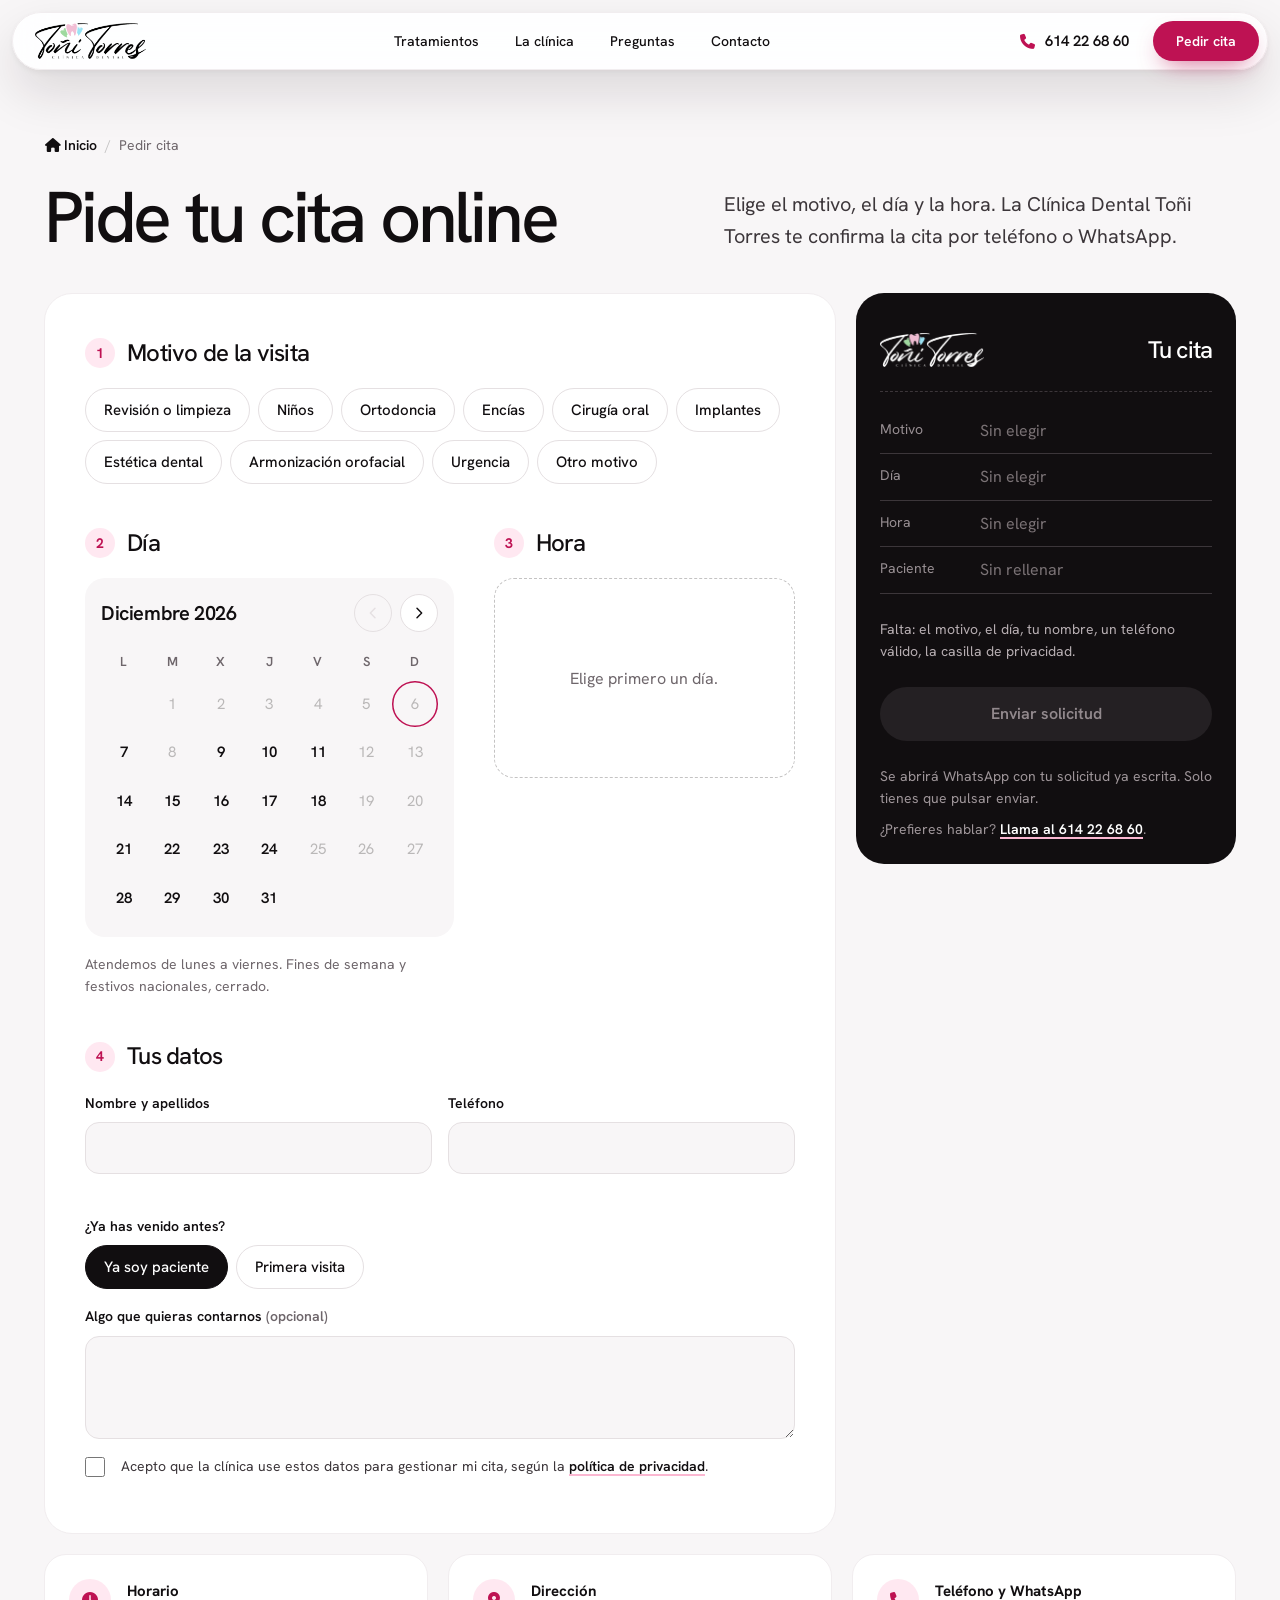
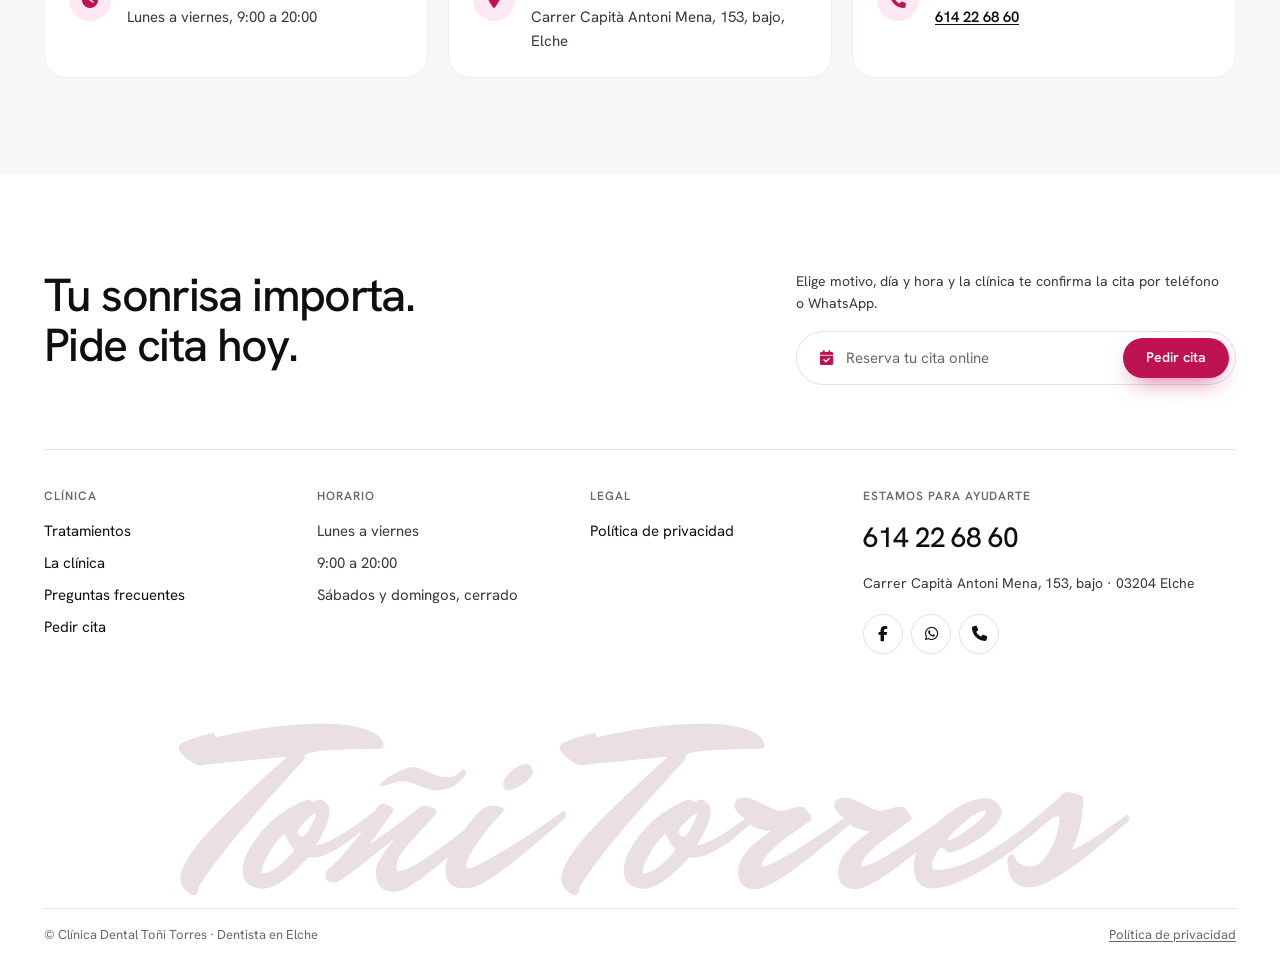
==== commit d003df3b: "Nuevo diseño editorial con los colores de la clínica - Hero en tarjeta con foto, navegación en píldo" ====
--- a/pedir-cita.html
+++ b/pedir-cita.html
@@ -26,7 +26,6 @@
 
 <link rel="icon" href="assets/img/favicon.png" type="image/png">
 <link rel="apple-touch-icon" href="assets/img/favicon.png">
-<link rel="preload" href="assets/fonts/fraunces-soft-latin.woff2" as="font" type="font/woff2" crossorigin>
 <link rel="preload" href="assets/fonts/hanken-latin.woff2" as="font" type="font/woff2" crossorigin>
 <link rel="preload" href="assets/fonts/mrdafoe-latin.woff2" as="font" type="font/woff2" crossorigin>
 <link rel="stylesheet" href="assets/css/style.css">
@@ -72,30 +71,34 @@
 
 <a class="skip-link" href="#contenido">Saltar al contenido</a>
 
-<div class="topbar">
-  <div class="container topbar__inner">
-    <p class="open-now open-now--dark" data-open-now hidden></p>
-    <span class="topbar__item"><i class="fa-solid fa-location-dot" aria-hidden="true"></i>Carrer Capità Antoni Mena, 153 · Elche</span>
-    <a class="topbar__item" href="https://wa.me/34614226860" rel="noopener"><i class="fa-brands fa-whatsapp" aria-hidden="true"></i>WhatsApp 614 22 68 60</a>
+<header class="mini-header mini-header--static is-visible" id="mini-header">
+  <a class="mini-header__brand" href="./" aria-label="Clínica Dental Toñi Torres, inicio"><img src="assets/img/logo.png" alt="Clínica Dental Toñi Torres" width="122" height="40"></a>
+  <nav class="mini-header__nav" aria-label="Principal">
+    <a href="./#tratamientos">Tratamientos</a>
+    <a href="./#clinica">La clínica</a>
+    <a href="./#preguntas">Preguntas</a>
+    <a href="./#horario">Contacto</a>
+  </nav>
+  <a class="mini-header__phone" href="tel:+34614226860"><i class="fa-solid fa-phone" aria-hidden="true"></i>614 22 68 60</a>
+  <a class="btn btn--accent btn--sm" href="pedir-cita.html" aria-current="page">Pedir cita</a>
+  <button class="menu-btn" type="button" data-menu-open aria-controls="menu" aria-expanded="false" aria-label="Abrir menú"><span class="burger" aria-hidden="true"></span></button>
+</header>
+<div class="menu" id="menu" hidden>
+  <div class="menu__top">
+    <img src="assets/img/logo.png" alt="" width="122" height="40">
+    <button class="menu-btn" type="button" data-menu-close aria-label="Cerrar menú"><i class="fa-solid fa-plus menu__x" aria-hidden="true"></i></button>
+  </div>
+  <nav class="menu__links" aria-label="Menú">
+    <a href="./#tratamientos">Tratamientos</a>
+    <a href="./#clinica">La clínica</a>
+    <a href="./#preguntas">Preguntas frecuentes</a>
+    <a href="./#horario">Horario y contacto</a>
+  </nav>
+  <div class="menu__foot">
+    <a class="btn btn--accent btn--lg" href="pedir-cita.html">Pedir cita online <span class="btn__dot"><i class="fa-solid fa-arrow-right" aria-hidden="true"></i></span></a>
+    <a class="btn btn--line btn--lg" href="tel:+34614226860"><i class="fa-solid fa-phone" aria-hidden="true"></i>614 22 68 60</a>
   </div>
 </div>
-
-<header class="site-header">
-  <div class="container site-header__bar">
-    <a class="brand" href="./" aria-label="Clínica Dental Toñi Torres, inicio"><img src="assets/img/logo.png" alt="Clínica Dental Toñi Torres" width="141" height="46"></a>
-    <nav class="nav" id="nav" aria-label="Principal">
-      <a href="./#tratamientos">Tratamientos</a>
-      <a href="./#clinica">La clínica</a>
-      <a href="./#preguntas">Preguntas frecuentes</a>
-      <a href="./#horario">Horario y contacto</a>
-    </nav>
-    <div class="header-actions">
-      <a class="header-phone" href="tel:+34614226860"><i class="fa-solid fa-phone" aria-hidden="true"></i>614 22 68 60</a>
-      <a class="btn btn--accent" href="pedir-cita.html" aria-current="page">Pedir cita</a>
-      <button class="btn btn--ghost menu-toggle" type="button" aria-expanded="false" aria-controls="nav"><span class="burger" aria-hidden="true"></span>Menú</button>
-    </div>
-  </div>
-</header>
 
 <main id="contenido">
   <section class="section--band booking-page" id="reserva" aria-labelledby="t-reserva">
@@ -107,8 +110,8 @@
         </ol>
       </nav>
 
-      <div class="section__head section__head--center">
-        <h1 id="t-reserva">Pide cita <span class="script">online</span></h1>
+      <div class="booking-head">
+        <h1 id="t-reserva">Pide tu cita online</h1>
         <p>Elige el motivo, el día y la hora. La Clínica Dental Toñi Torres te confirma la cita por teléfono o WhatsApp.</p>
       </div>
 
@@ -205,42 +208,49 @@
 
 <footer class="site-footer">
   <div class="container">
+    <div class="footer__top">
+      <h2>Tu sonrisa importa.<br>Pide cita hoy.</h2>
+      <div class="footer__cta">
+        <p>Elige motivo, día y hora y la clínica te confirma la cita por teléfono o WhatsApp.</p>
+        <a class="pill-field" href="pedir-cita.html"><span><i class="fa-solid fa-calendar-check" aria-hidden="true"></i>Reserva tu cita online</span><span class="btn btn--accent btn--sm">Pedir cita</span></a>
+      </div>
+    </div>
     <div class="footer__grid">
-      <div class="footer__brand">
-        <img src="assets/img/logo-blanco.png" alt="Clínica Dental Toñi Torres" width="197" height="64" loading="lazy" decoding="async">
-        <p>Clínica dental en Elche con más de 20 años de experiencia.</p>
+      <nav aria-label="Clínica">
+        <h3>Clínica</h3>
+        <ul>
+          <li><a href="./#tratamientos">Tratamientos</a></li>
+          <li><a href="./#clinica">La clínica</a></li>
+          <li><a href="./#preguntas">Preguntas frecuentes</a></li>
+          <li><a href="pedir-cita.html">Pedir cita</a></li>
+        </ul>
+      </nav>
+      <div>
+        <h3>Horario</h3>
+        <ul>
+          <li>Lunes a viernes</li>
+          <li>9:00 a 20:00</li>
+          <li>Sábados y domingos, cerrado</li>
+        </ul>
+      </div>
+      <div>
+        <h3>Legal</h3>
+        <ul>
+          <li><a href="privacidad.html">Política de privacidad</a></li>
+        </ul>
+      </div>
+      <div class="footer__contact">
+        <h3>Estamos para ayudarte</h3>
+        <a class="footer__phone" href="tel:+34614226860">614 22 68 60</a>
+        <p>Carrer Capità Antoni Mena, 153, bajo · 03204 Elche</p>
         <div class="social">
           <a href="https://www.facebook.com/people/clinica-dental-to%c3%b1i-torres/61556763503545/" rel="noopener" aria-label="Facebook de la Clínica Dental Toñi Torres"><i class="fa-brands fa-facebook-f" aria-hidden="true"></i></a>
           <a href="https://wa.me/34614226860" rel="noopener" aria-label="WhatsApp de la clínica"><i class="fa-brands fa-whatsapp" aria-hidden="true"></i></a>
           <a href="tel:+34614226860" aria-label="Llamar a la clínica"><i class="fa-solid fa-phone" aria-hidden="true"></i></a>
         </div>
       </div>
-      <nav aria-label="Clínica">
-        <h2>Clínica</h2>
-        <ul>
-          <li><a href="./#tratamientos">Tratamientos</a></li>
-          <li><a href="./#clinica">La clínica</a></li>
-          <li><a href="./#preguntas">Preguntas frecuentes</a></li>
-          <li><a href="pedir-cita.html" aria-current="page">Pedir cita</a></li>
-        </ul>
-      </nav>
-      <div>
-        <h2>Contacto</h2>
-        <ul>
-          <li><a href="tel:+34614226860">614 22 68 60</a></li>
-          <li><a href="https://wa.me/34614226860" rel="noopener">WhatsApp</a></li>
-          <li><a href="https://www.facebook.com/people/clinica-dental-to%c3%b1i-torres/61556763503545/" rel="noopener">Facebook</a></li>
-        </ul>
-      </div>
-      <div>
-        <h2>Dirección</h2>
-        <ul>
-          <li>Carrer Capità Antoni Mena, 153, bajo</li>
-          <li>03204 Elche, Alicante</li>
-          <li>Lunes a viernes, 9:00 a 20:00</li>
-        </ul>
-      </div>
-    </div>
+    </div>
+    <p class="footer__mark" aria-hidden="true">Toñi Torres</p>
     <div class="footer__base">
       <span>© Clínica Dental Toñi Torres · Dentista en Elche</span>
       <a href="privacidad.html">Política de privacidad</a>
--- a/assets/css/style.css
+++ b/assets/css/style.css
@@ -1,461 +1,488 @@
 /* Clínica Dental Toñi Torres
- * Personalidad: el rótulo negro de la fachada, la firma manuscrita del logo, el diente rosa-menta-azul
- * y los gorros de quirófano llenos de dientecitos. Cercana, alegre y elegante; de barrio, pero cuidada.
+ * Estructura limpia y editorial (hero en tarjeta con foto, navegación en píldoras, carrusel de tratamientos)
+ * con los colores de la clínica: negro del rótulo, rosa intenso del logo y los pasteles rosa, menta y azul del diente.
  */
 @import url("./tokens.css");
 @import url("./base.css");
 @import url("./icons.css");
 
-@font-face { font-family: "Fraunces"; font-style: normal; font-weight: 300 800; font-display: swap; src: url("../fonts/fraunces-soft-latin.woff2") format("woff2"); }
-@font-face { font-family: "Fraunces"; font-style: italic; font-weight: 300 800; font-display: swap; src: url("../fonts/fraunces-italic-latin.woff2") format("woff2"); }
 @font-face { font-family: "Hanken Grotesk"; font-style: normal; font-weight: 400 700; font-display: swap; src: url("../fonts/hanken-latin.woff2") format("woff2"); }
 @font-face { font-family: "Mr Dafoe"; font-style: normal; font-weight: 400; font-display: swap; src: url("../fonts/mrdafoe-latin.woff2") format("woff2"); }
 
-:root {
-  --color-field-edge: color-mix(in oklch, var(--color-ink) 26%, var(--color-paper));
-  --header-h: 80px;
-  --teeth-pattern: url("data:image/svg+xml,%3Csvg xmlns='http://www.w3.org/2000/svg' width='120' height='120' viewBox='0 0 120 120'%3E%3Cg fill='none' stroke='%23e9a9c2' stroke-width='2.2' stroke-linejoin='round' opacity='.55'%3E%3Cpath d='M30 22c-3-3-10-3.5-11.5 3-1 5.4 1.6 8.7 2.8 14.6.9 4.2 2 6.4 3.5 6.4 2.5 0 1.9-7.5 5.2-7.5s2.7 7.5 5.2 7.5c1.5 0 2.6-2.2 3.5-6.4 1.2-5.9 3.8-9.2 2.8-14.6C40 18.5 33 19 30 22z'/%3E%3C/g%3E%3Cg fill='none' stroke='%238fd4b4' stroke-width='2.2' stroke-linejoin='round' opacity='.55' transform='rotate(14 90 85)'%3E%3Cpath d='M90 72c-3-3-10-3.5-11.5 3-1 5.4 1.6 8.7 2.8 14.6.9 4.2 2 6.4 3.5 6.4 2.5 0 1.9-7.5 5.2-7.5s2.7 7.5 5.2 7.5c1.5 0 2.6-2.2 3.5-6.4 1.2-5.9 3.8-9.2 2.8-14.6C100 68.5 93 69 90 72z'/%3E%3C/g%3E%3Ccircle cx='92' cy='26' r='2.5' fill='%2398c6ea' opacity='.6'/%3E%3Ccircle cx='26' cy='94' r='2.5' fill='%23e9a9c2' opacity='.6'/%3E%3C/svg%3E");
-}
-body { font-weight: 400; color: var(--color-ink-2); font-size: 1.0625rem; background: var(--color-paper); }
-h1, h2, h3 { color: var(--color-ink); font-variation-settings: "SOFT" 100; }
-.script { font-family: var(--font-script); font-weight: 400; letter-spacing: 0; font-variation-settings: normal; color: var(--color-accent); line-height: 0.8; }
-h1 .script, h2 .script { display: inline-block; font-size: 1.32em; transform: rotate(-3deg) translateY(0.06em); padding-inline: 0.05em 0.15em; }
-.f-pink { fill: var(--color-pink); } .f-mint { fill: var(--color-mint); } .f-sky { fill: var(--color-sky); }
-
-/* ---------- controls ---------- */
-.btn { display: inline-flex; align-items: center; justify-content: center; gap: var(--space-xs); min-height: 48px; padding: var(--space-sm) var(--space-lg); border: 1.5px solid transparent; border-radius: var(--radius-pill); background: var(--color-paper-2); color: var(--color-ink); font-weight: 700; font-size: var(--text-md); line-height: 1.2; text-decoration: none; white-space: nowrap; cursor: pointer; transition: background-color var(--dur-short) var(--ease-out), border-color var(--dur-short) var(--ease-out), color var(--dur-short) var(--ease-out), transform var(--dur-short) var(--ease-spring), box-shadow var(--dur-short) var(--ease-out); }
-.btn .fa-arrow-right { transition: transform var(--dur-short) var(--ease-out); }
+:root { --color-field-edge: color-mix(in oklch, var(--color-ink) 22%, var(--color-paper)); --header-h: 76px; }
+body { background: var(--color-paper); color: var(--color-ink-2); font-size: 1rem; line-height: 1.6; }
+h1, h2, h3 { font-family: var(--font-body); font-weight: 500; letter-spacing: -0.035em; color: var(--color-ink); line-height: 1.08; }
+h2 { font-size: var(--text-section); max-width: 22ch; }
+h3 { font-size: var(--text-title); letter-spacing: -0.02em; font-weight: 600; }
+.center { display: flex; justify-content: center; margin-top: var(--space-xl); }
+.link { font-weight: 600; color: var(--color-ink); text-decoration-color: var(--color-pink); text-decoration-thickness: 2px; text-underline-offset: 0.2em; }
+.link:hover { color: var(--color-accent); text-decoration-color: var(--color-accent); }
+.hint { font-size: var(--text-sm); color: var(--color-muted); }
+.skip-link { position: absolute; left: var(--space-md); top: -100px; z-index: var(--z-tooltip); padding: var(--space-sm) var(--space-md); border-radius: var(--radius-sm); background: var(--color-sign); color: #fff; font-weight: 700; text-decoration: none; }
+.skip-link:focus { top: var(--space-md); }
+
+/* ---------- botones ---------- */
+.btn { display: inline-flex; align-items: center; justify-content: center; gap: 10px; min-height: 48px; padding: 6px 8px 6px 22px; border: 1px solid transparent; border-radius: var(--radius-pill); background: var(--color-paper-2); color: var(--color-ink); font: 600 0.9375rem/1.2 var(--font-body); text-decoration: none; white-space: nowrap; cursor: pointer; transition: background-color var(--dur-short) var(--ease-out), color var(--dur-short) var(--ease-out), border-color var(--dur-short) var(--ease-out), transform var(--dur-short) var(--ease-spring), box-shadow var(--dur-short) var(--ease-out); }
+.btn:not(:has(.btn__dot)) { padding-inline: 22px; }
 .btn:hover { transform: translateY(-2px); }
-.btn:hover .fa-arrow-right { transform: translateX(3px); }
 .btn:active { transform: translateY(0); }
 .btn:focus-visible { outline: 2px solid var(--color-focus); outline-offset: 3px; }
-.btn--accent { background: var(--color-accent); color: var(--color-accent-ink); box-shadow: 0 8px 20px -8px oklch(52% 0.2 8 / 0.7); }
-.btn--accent:hover { background: var(--color-accent-hover); box-shadow: 0 12px 26px -8px oklch(52% 0.2 8 / 0.75); }
-.btn--dark, .btn--primary { background: var(--color-sign); color: var(--color-paper); }
+.btn__dot { display: grid; place-items: center; width: 34px; height: 34px; border-radius: 50%; background: var(--color-accent); color: #fff; font-size: 0.8rem; transition: transform var(--dur-short) var(--ease-out); }
+.btn:hover .btn__dot { transform: rotate(-45deg); }
+.btn__dot--light { background: #fff; color: var(--color-accent); }
+.btn--sm { min-height: 40px; font-size: 0.875rem; padding-inline: 18px; }
+.btn--lg { min-height: 54px; font-size: 1rem; }
+.btn--lg:not(:has(.btn__dot)) { padding-inline: 28px; }
+.btn--accent { background: var(--color-accent); color: #fff; box-shadow: 0 10px 24px -10px oklch(52% 0.2 8 / 0.75); }
+.btn--accent:hover { background: var(--color-accent-hover); }
+.btn--white { background: #fff; color: var(--color-ink); }
+.btn--white:hover { background: var(--color-pink-soft); }
+.btn--dark, .btn--primary { background: var(--color-sign); color: #fff; }
 .btn--dark:hover, .btn--primary:hover { background: var(--color-sign-2); }
-.btn--outline { background: transparent; border-color: var(--color-ink); color: var(--color-ink); }
-.btn--outline:hover { background: var(--color-ink); color: var(--color-paper); }
-.btn--ghost { background: transparent; border-color: var(--color-rule); }
-.btn--lg { min-height: 58px; padding-inline: var(--space-xl); font-size: 1.0625rem; }
-.btn[aria-disabled="true"], .btn:disabled { background: var(--color-paper-3); border-color: transparent; color: var(--color-muted); cursor: not-allowed; transform: none; box-shadow: none; }
-.tag { display: inline-flex; align-items: center; gap: 6px; padding: 3px var(--space-sm); border-radius: var(--radius-pill); font-size: var(--text-sm); font-weight: 700; background: var(--color-paper-3); color: var(--color-ink); line-height: 1.3; }
+.btn--line { background: transparent; border-color: var(--color-rule); color: var(--color-ink); }
+.btn--line:hover { border-color: var(--color-ink); }
+.btn--light { background: #fff; color: var(--color-accent); }
+.btn[aria-disabled="true"], .btn:disabled { background: var(--color-paper-3); color: var(--color-muted); cursor: not-allowed; transform: none; box-shadow: none; }
+.round-btn { display: grid; place-items: center; width: 46px; height: 46px; border: 1px solid var(--color-rule); border-radius: 50%; background: #fff; color: var(--color-ink); cursor: pointer; transition: background-color var(--dur-micro) var(--ease-out), color var(--dur-micro) var(--ease-out), border-color var(--dur-micro) var(--ease-out); }
+.round-btn--on { background: var(--color-accent); border-color: var(--color-accent); color: #fff; }
+.round-btn:hover { border-color: var(--color-ink); }
+.round-btn--on:hover { background: var(--color-accent-hover); border-color: var(--color-accent-hover); }
+.round-btn:disabled { opacity: 0.35; cursor: default; }
+.round-btn__prev { transform: scaleX(-1); }
+.round-btn:focus-visible { outline: 2px solid var(--color-focus); outline-offset: 2px; }
+
+/* estado abierto/cerrado */
+.tag { display: inline-flex; align-items: center; gap: 6px; padding: 3px 10px; border-radius: var(--radius-pill); font-size: var(--text-xs); font-weight: 700; line-height: 1.4; }
 .tag--in { background: var(--color-mint); color: var(--color-mint-ink); }
-.tag--in::before { content: ""; width: 8px; height: 8px; border-radius: 50%; background: oklch(55% 0.14 160); box-shadow: 0 0 0 0 oklch(55% 0.14 160 / 0.6); animation: pulse 2s infinite; }
+.tag--in::before { content: ""; width: 7px; height: 7px; border-radius: 50%; background: oklch(55% 0.14 160); animation: pulse 2s infinite; }
 .tag--out { background: var(--color-pink-soft); color: var(--color-pink-ink); }
-@keyframes pulse { 70% { box-shadow: 0 0 0 8px oklch(55% 0.14 160 / 0); } 100% { box-shadow: 0 0 0 0 oklch(55% 0.14 160 / 0); } }
-.link { font-weight: 700; color: var(--color-ink); text-decoration-line: underline; text-decoration-color: var(--color-pink); text-decoration-thickness: 2px; transition: color var(--dur-micro) var(--ease-out), text-decoration-color var(--dur-micro) var(--ease-out); }
-.link:hover { color: var(--color-accent); text-decoration-color: var(--color-accent); }
-.hint { font-size: var(--text-sm); color: var(--color-muted); }
-
-/* ---------- top bar (el rótulo) ---------- */
-.topbar { background: var(--color-sign); color: oklch(90% 0.01 350); font-size: var(--text-sm); }
-.topbar__inner { display: flex; align-items: center; gap: var(--space-xl); min-height: 40px; }
-.topbar__item { display: inline-flex; align-items: center; gap: var(--space-xs); color: inherit; text-decoration: none; }
-.topbar__item i { color: var(--color-pink); }
-a.topbar__item:hover { color: var(--color-pink); }
-.topbar .open-now { margin-right: auto; }
-.open-now { display: flex; flex-wrap: wrap; align-items: center; gap: var(--space-sm); font-size: var(--text-sm); color: var(--color-muted); }
-.open-now--dark { color: oklch(82% 0.01 350); }
-
-/* ---------- header ---------- */
-.site-header { position: sticky; top: 0; z-index: var(--z-sticky-nav); background: color-mix(in oklch, var(--color-paper) 88%, transparent); backdrop-filter: saturate(1.4) blur(14px); -webkit-backdrop-filter: saturate(1.4) blur(14px); border-bottom: var(--rule-hair) solid transparent; transition: border-color var(--dur-short) var(--ease-out), box-shadow var(--dur-short) var(--ease-out); }
-.site-header.is-scrolled { border-bottom-color: var(--color-rule); box-shadow: 0 10px 30px -20px oklch(20% 0.02 340 / 0.35); }
-.site-header__bar { display: flex; align-items: center; gap: var(--space-lg); min-height: var(--header-h); }
-.brand { display: block; flex: none; }
-.brand img { height: 50px; width: auto; }
-.nav { display: flex; gap: var(--space-2xs); margin-inline: auto; padding: 5px; border-radius: var(--radius-pill); background: var(--color-paper-2); }
-.nav a { font-size: 0.96rem; font-weight: 600; color: var(--color-ink); text-decoration: none; padding: 9px 18px; border-radius: var(--radius-pill); transition: background-color var(--dur-micro) var(--ease-out), color var(--dur-micro) var(--ease-out); }
-.nav a:hover { background: var(--color-paper); color: var(--color-accent); box-shadow: var(--shadow-soft); }
-.header-actions { display: flex; align-items: center; gap: var(--space-md); }
-.header-phone { display: inline-flex; align-items: center; gap: var(--space-xs); font-weight: 700; color: var(--color-ink); text-decoration: none; font-variant-numeric: tabular-nums; }
-.header-phone i { color: var(--color-accent); }
-.header-phone:hover { color: var(--color-accent); }
-.menu-toggle { display: none; min-height: 46px; padding-inline: var(--space-md); }
-.burger { position: relative; width: 16px; height: 2px; background: currentColor; border-radius: 2px; }
-.burger::before, .burger::after { content: ""; position: absolute; left: 0; width: 16px; height: 2px; background: currentColor; border-radius: 2px; transition: transform var(--dur-short) var(--ease-out); }
+@keyframes pulse { 0% { box-shadow: 0 0 0 0 oklch(55% 0.14 160 / 0.6); } 70%, 100% { box-shadow: 0 0 0 7px oklch(55% 0.14 160 / 0); } }
+.open-now { display: flex; flex-wrap: wrap; align-items: center; gap: 10px; font-size: var(--text-sm); color: var(--color-muted); }
+
+/* ---------- cabecera del hero ---------- */
+.hero-nav { position: absolute; z-index: var(--z-nav); top: 30px; left: 46px; right: 46px; display: flex; align-items: center; justify-content: space-between; gap: var(--space-lg); }
+.hero-nav__brand img { height: 42px; width: auto; }
+.pills { display: flex; gap: 6px; }
+.pills a { padding: 8px 18px; border-radius: var(--radius-pill); background: var(--glass); border: 1px solid var(--glass-line); color: #fff; font-size: 0.875rem; font-weight: 500; text-decoration: none; backdrop-filter: blur(14px); -webkit-backdrop-filter: blur(14px); transition: background-color var(--dur-micro) var(--ease-out), color var(--dur-micro) var(--ease-out); }
+.pills a:hover { background: oklch(100% 0 0 / 0.26); }
+.pills a[aria-current="page"] { background: #fff; color: var(--color-ink); border-color: #fff; }
+.hero-nav__actions { display: flex; align-items: center; gap: var(--space-xs); }
+.menu-btn { display: none; place-items: center; width: 44px; height: 44px; border: 1px solid var(--color-rule); border-radius: 50%; background: #fff; color: var(--color-ink); cursor: pointer; }
+.menu-btn--glass { background: var(--glass); border-color: var(--glass-line); color: #fff; backdrop-filter: blur(14px); -webkit-backdrop-filter: blur(14px); }
+.burger { position: relative; display: block; width: 16px; height: 2px; background: currentColor; border-radius: 2px; }
+.burger::before, .burger::after { content: ""; position: absolute; left: 0; width: 16px; height: 2px; background: currentColor; border-radius: 2px; }
 .burger::before { top: -5px; } .burger::after { top: 5px; }
-.menu-toggle[aria-expanded="true"] .burger { background: transparent; }
-.menu-toggle[aria-expanded="true"] .burger::before { transform: translateY(5px) rotate(45deg); }
-.menu-toggle[aria-expanded="true"] .burger::after { transform: translateY(-5px) rotate(-45deg); }
+
+/* cabecera compacta al bajar */
+.mini-header { position: fixed; z-index: var(--z-nav); top: 12px; left: 50%; width: min(var(--container), calc(100% - 24px)); display: flex; align-items: center; gap: var(--space-lg); padding: 8px 8px 8px 22px; border-radius: var(--radius-pill); background: oklch(100% 0 0 / 0.9); border: 1px solid var(--color-rule-2); box-shadow: var(--shadow-card); backdrop-filter: blur(16px) saturate(1.4); -webkit-backdrop-filter: blur(16px) saturate(1.4); transform: translate(-50%, -140%); transition: transform 500ms var(--ease-out); }
+.mini-header.is-visible { transform: translate(-50%, 0); }
+.mini-header__brand img { height: 36px; width: auto; }
+.mini-header__nav { display: flex; gap: 4px; margin-inline: auto; }
+.mini-header__nav a { padding: 8px 16px; border-radius: var(--radius-pill); color: var(--color-ink); font-size: 0.875rem; font-weight: 500; text-decoration: none; }
+.mini-header__nav a:hover, .mini-header__nav a[aria-current] { background: var(--color-paper-2); color: var(--color-accent); }
+.mini-header__phone { display: inline-flex; align-items: center; gap: 8px; color: var(--color-ink); font-weight: 600; font-size: 0.9375rem; text-decoration: none; font-variant-numeric: tabular-nums; }
+.mini-header__phone i { color: var(--color-accent); }
+.mini-header--static { position: sticky; transform: none; left: auto; margin: 12px auto 0; }
+.mini-header--static.is-visible { transform: none; }
+
+/* menú a pantalla completa */
+.menu { position: fixed; z-index: var(--z-menu); inset: 0; display: flex; flex-direction: column; padding: 16px 20px 28px; background: #fff; overflow-y: auto; animation: menu-in 380ms var(--ease-out); }
+.menu[hidden] { display: none !important; }
+@keyframes menu-in { from { opacity: 0; transform: translateY(-12px); } }
+.menu__top { display: flex; align-items: center; justify-content: space-between; }
+.menu__top img { height: 36px; width: auto; }
+.menu__x { transform: rotate(45deg); font-size: 1.1rem; }
+.menu__links { display: grid; margin-block: var(--space-xl) auto; }
+.menu__links a { padding: 14px 0; border-bottom: 1px solid var(--color-rule-2); color: var(--color-ink); font-size: 1.75rem; font-weight: 500; letter-spacing: -0.03em; text-decoration: none; }
+.menu__foot { display: grid; gap: var(--space-sm); margin-top: var(--space-xl); }
+body.menu-open { overflow: hidden; }
 
 /* ---------- hero ---------- */
-.hero { position: relative; padding-top: var(--space-xl); overflow: clip; background:
-  radial-gradient(60% 70% at 85% 30%, var(--color-pink-soft) 0%, transparent 70%),
-  radial-gradient(40% 50% at 10% 90%, var(--color-mint-soft) 0%, transparent 70%),
-  var(--color-paper); }
-.hero__grid { display: grid; grid-template-columns: minmax(0, 1.08fr) minmax(0, 0.92fr); gap: var(--space-xl); align-items: center; }
-.hero__copy { display: grid; gap: var(--space-lg); justify-items: start; padding-block: var(--space-xl) var(--space-3xl); }
-.eyebrow { display: inline-flex; align-items: center; gap: var(--space-sm); padding: 6px 16px 6px 8px; border-radius: var(--radius-pill); background: var(--color-paper); box-shadow: var(--shadow-soft); font-weight: 700; font-size: var(--text-sm); color: var(--color-ink); }
-.trio { width: 40px; height: 24px; }
-h1.eyebrow { max-width: none; font-family: var(--font-body); font-size: var(--text-sm); font-weight: 700; letter-spacing: 0.02em; line-height: 1.3; font-variation-settings: normal; }
-.hero__title { margin: 0; max-width: none; font-family: var(--font-display); font-size: clamp(3.5rem, 8.2vw, 7.75rem); line-height: 0.9; letter-spacing: -0.045em; font-weight: 520; color: var(--color-ink); font-variation-settings: "SOFT" 100; }
-.hero__title span { display: block; }
-.h1-script { font-family: var(--font-script); font-weight: 400; letter-spacing: 0; color: var(--color-accent); font-size: 1.12em; line-height: 0.85; margin: -0.02em 0 0 0.45em; transform: rotate(-5deg); transform-origin: left center; font-variation-settings: normal; }
-.hero .lead { color: var(--color-ink-2); max-width: 34ch; }
-.hero__actions { display: flex; flex-wrap: wrap; gap: var(--space-sm); align-items: center; }
-
-.hero__art { position: relative; align-self: end; justify-self: center; width: min(100%, 520px); padding-top: var(--space-lg); }
-.portrait { position: relative; aspect-ratio: 1 / 1.18; border-radius: 0 0 999px 999px; overflow: hidden; }
-.portrait__disc { position: absolute; inset: auto 0 0 0; aspect-ratio: 1; border-radius: 50%; background: radial-gradient(circle at 35% 30%, oklch(90% 0.07 355), var(--color-pink) 60%, oklch(80% 0.1 358)); }
-.portrait__disc::after { content: ""; position: absolute; inset: 0; border-radius: 50%; background: var(--teeth-pattern); background-size: 90px; opacity: 0.5; mix-blend-mode: multiply; }
-.portrait img { position: absolute; bottom: 0; left: 50%; height: 97%; width: auto; max-width: none; transform: translateX(-50%); filter: drop-shadow(0 18px 30px oklch(35% 0.08 355 / 0.25)); }
-.float { position: absolute; fill: currentColor; z-index: 2; animation: bob 7s var(--ease-in-out) infinite; filter: drop-shadow(0 10px 18px oklch(30% 0.04 340 / 0.15)); }
-.float--mint { width: 92px; height: 92px; color: var(--color-mint); top: 18%; left: -4%; rotate: -16deg; }
-.float--sky { width: 64px; height: 64px; color: var(--color-sky); top: 6%; right: 6%; rotate: 14deg; animation-delay: -2.5s; }
-.float--pink { width: 44px; height: 44px; color: var(--color-accent); bottom: 32%; right: -3%; rotate: 8deg; animation-delay: -4s; opacity: 0.9; }
-@keyframes bob { 0%, 100% { transform: translateY(0); } 50% { transform: translateY(-14px); } }
-.sticker { position: absolute; z-index: 3; display: flex; align-items: center; gap: var(--space-sm); padding: 10px 18px 10px 12px; border-radius: var(--radius-pill); background: var(--color-paper); box-shadow: var(--shadow-card); font-weight: 700; font-size: var(--text-sm); color: var(--color-ink); }
-.sticker--family { left: -4%; bottom: 30%; rotate: -4deg; }
-.sticker__teeth { display: flex; }
-.sticker__teeth svg { width: 22px; height: 22px; margin-right: -6px; fill: var(--color-pink); }
-.sticker__teeth svg:nth-child(2) { fill: var(--color-mint); } .sticker__teeth svg:nth-child(3) { fill: var(--color-sky); }
-.signature { position: absolute; z-index: 3; right: -6%; bottom: 24%; display: grid; justify-items: end; rotate: -7deg; }
-.signature span { font-family: var(--font-script); font-size: clamp(2.25rem, 3.5vw, 3rem); color: var(--color-ink); line-height: 1; background: var(--color-paper); padding: 4px 18px 10px; border-radius: var(--radius-sm); box-shadow: var(--shadow-card); }
-.signature svg { order: -1; width: 62px; height: 46px; margin-right: 46px; margin-bottom: -4px; stroke: var(--color-ink); stroke-width: 2.4; stroke-linecap: round; stroke-linejoin: round; transform: scaleX(-1) rotate(180deg); }
-
-
-
-/* ---------- sections ---------- */
-.section { padding-block: var(--section-gap-s) 0; }
-.section__head { display: grid; gap: var(--space-md); margin-bottom: var(--space-2xl); justify-items: start; }
-.section__head p { color: var(--color-ink-2); font-size: var(--text-lead); max-width: 46ch; }
-.section__head--split { grid-template-columns: minmax(0, 1fr) minmax(0, 0.8fr); align-items: end; gap: var(--space-xl); }
-.section__head--split > div { display: grid; gap: var(--space-md); justify-items: start; }
-.section__head--center { justify-items: center; text-align: center; }
-.section__head--center h2 { margin-inline: auto; }
-
-/* tratamientos */
-.cards { list-style: none; margin: 0; padding: 0; display: grid; grid-template-columns: repeat(3, minmax(0, 1fr)); gap: var(--gap-columns); }
-.card { --card-bg: var(--color-pink-soft); --card-ico: var(--color-pink); --card-ink: var(--color-pink-ink); position: relative; display: flex; flex-direction: column; gap: var(--space-sm); padding: var(--space-xl) var(--space-lg) var(--space-lg); border-radius: var(--radius-card); background: var(--card-bg); overflow: hidden; isolation: isolate; transition: transform var(--dur-short) var(--ease-spring), box-shadow var(--dur-short) var(--ease-out); }
-.card::after { content: ""; position: absolute; z-index: -1; width: 180px; height: 180px; right: -50px; top: -60px; background: var(--card-ico); opacity: 0.35; mask: url("data:image/svg+xml,%3Csvg xmlns='http://www.w3.org/2000/svg' viewBox='0 0 100 100'%3E%3Cpath d='M50 20C41 10 20 8 15 27c-4 16 4 27 8 44 3 14 6 23 12 23 9 0 6-25 15-25s6 25 15 25c6 0 9-9 12-23 4-17 12-28 8-44C80 8 59 10 50 20z'/%3E%3C/svg%3E") center / contain no-repeat; rotate: 18deg; transition: rotate var(--dur-long) var(--ease-out), scale var(--dur-long) var(--ease-out); }
-.card:hover { transform: translateY(-6px); box-shadow: var(--shadow-card); }
-.card:hover::after { rotate: 30deg; scale: 1.12; }
-.card--mint { --card-bg: var(--color-mint-soft); --card-ico: var(--color-mint); --card-ink: var(--color-mint-ink); }
-.card--sky { --card-bg: var(--color-sky-soft); --card-ico: var(--color-sky); --card-ink: var(--color-sky-ink); }
-.card__ico { width: 56px; height: 56px; padding: 12px; margin-bottom: var(--space-sm); border-radius: 18px; background: var(--color-paper); color: var(--card-ink); fill: none; stroke: currentColor; stroke-width: 1.8; stroke-linecap: round; stroke-linejoin: round; box-shadow: var(--shadow-soft); }
-.card h3 { font-size: var(--text-title); letter-spacing: -0.02em; font-weight: 600; }
-.card p { color: var(--color-ink-2); max-width: 34ch; }
-.card__link { margin-top: auto; padding-top: var(--space-md); display: inline-flex; align-items: center; gap: var(--space-xs); align-self: flex-start; font-weight: 700; color: var(--card-ink); text-decoration: none; }
-.card__link::before { content: ""; position: absolute; inset: 0; border-radius: inherit; }
-.card__link i { transition: transform var(--dur-short) var(--ease-out); }
-.card:hover .card__link i { transform: translateX(4px); }
-.card__ico--fa { display: grid; place-items: center; font-size: 26px; }
-.card__link:focus-visible { outline: none; }
-.card:has(.card__link:focus-visible) { outline: 2px solid var(--color-focus); outline-offset: 3px; }
-.card--urgent { --card-ico: var(--color-accent); grid-row: span 2; background: var(--color-sign); color: oklch(85% 0.01 350); padding-top: var(--space-2xl); }
-.card--urgent::after { width: 280px; height: 280px; right: -70px; top: auto; bottom: -70px; opacity: 0.9; }
-.card--urgent h3 { color: var(--color-paper); font-size: clamp(2rem, 2vw + 1rem, 2.75rem); }
-.card--urgent p { color: oklch(85% 0.01 350); font-size: var(--text-lg); }
-.card--urgent .card__ico { background: var(--color-accent); color: var(--color-paper); fill: currentColor; stroke: none; box-shadow: none; }
-.card__foot { margin-top: auto; display: grid; gap: var(--space-sm); justify-items: start; position: relative; z-index: 1; }
-.card--urgent .card__link { color: var(--color-paper); padding-top: 0; }
-.card--urgent .card__link::before { content: none; }
-.card--cta { grid-column: span 2; flex-direction: row; align-items: stretch; gap: var(--space-xl); padding: var(--space-xl); background: var(--color-accent); color: var(--color-accent-ink); }
-.card--cta::after { content: none; }
-.card--cta:hover { transform: none; }
-.card__cta-text { display: grid; gap: var(--space-md); align-content: center; justify-items: start; flex: 1 1 60%; }
-.card--cta h3 { color: var(--color-paper); font-size: clamp(1.75rem, 1.6vw + 1rem, 2.5rem); }
-.card--cta h3 .script { color: var(--color-pink); font-size: 1.3em; display: inline-block; rotate: -4deg; }
-.card--cta p { color: oklch(95% 0.02 355); max-width: 38ch; }
-.card--cta img { flex: 0 1 38%; min-width: 0; width: 38%; aspect-ratio: 1; object-fit: cover; border-radius: var(--radius-sm); rotate: 3deg; box-shadow: var(--shadow-card); border: 6px solid var(--color-paper); }
-.btn--light { background: var(--color-paper); color: var(--color-accent); }
-.btn--light:hover { background: var(--color-pink-soft); }
+.hero { padding: 12px 12px 0; }
+.hero__frame { position: relative; isolation: isolate; display: grid; grid-template-columns: minmax(0, 1fr) auto; grid-template-rows: 1fr auto; column-gap: var(--space-xl); min-height: max(640px, min(calc(100svh - 24px), 880px)); padding: 128px 46px 0; border-radius: var(--radius-lg); overflow: hidden; background: var(--color-sign); color: #fff; }
+.hero__bg { position: absolute; inset: 0; z-index: -2; width: 100%; height: 100%; object-fit: cover; object-position: 62% 35%; animation: hero-zoom 2.4s var(--ease-out) both; }
+@keyframes hero-zoom { from { transform: scale(1.08); } }
+.hero__shade { position: absolute; inset: 0; z-index: -1; background:
+  linear-gradient(90deg, oklch(17% 0.02 350 / 0.86) 0%, oklch(17% 0.02 350 / 0.55) 38%, oklch(17% 0.02 350 / 0.12) 70%, oklch(17% 0.02 350 / 0.25) 100%),
+  linear-gradient(0deg, oklch(17% 0.02 350 / 0.75) 0%, transparent 32%),
+  linear-gradient(180deg, oklch(17% 0.02 350 / 0.55) 0%, transparent 22%); }
+.hero__content { grid-column: 1; grid-row: 1; align-self: start; width: min(560px, 100%); display: grid; gap: var(--space-lg); justify-items: start; padding-bottom: var(--space-xl); }
+.hero h1 { max-width: none; color: #fff; font-size: clamp(2.75rem, 5.2vw, 5rem); line-height: 1; letter-spacing: -0.045em; }
+.hero h1 span { display: block; }
+.hero__lead { max-width: 40ch; color: oklch(100% 0 0 / 0.78); font-size: 1.0625rem; }
+.reveal-line { animation: blur-in 1.1s var(--ease-out) both; }
+.reveal-line + .reveal-line { animation-delay: 140ms; }
+.hero__lead { animation: blur-in 1.1s 260ms var(--ease-out) both; }
+.hero__content > .btn { animation: blur-in 1.1s 380ms var(--ease-out) both; }
+@keyframes blur-in { from { opacity: 0; filter: blur(12px); transform: translateY(18px); } }
+.glass-card { display: grid; gap: 10px; width: 236px; margin-top: var(--space-md); padding: 10px 10px 12px; border-radius: 18px; background: var(--glass); border: 1px solid var(--glass-line); color: #fff; text-decoration: none; backdrop-filter: blur(18px); -webkit-backdrop-filter: blur(18px); animation: blur-in 1.1s 520ms var(--ease-out) both; transition: background-color var(--dur-short) var(--ease-out); }
+.glass-card:hover { background: oklch(100% 0 0 / 0.22); }
+.glass-card img { width: 100%; height: 112px; object-fit: cover; object-position: 50% 30%; border-radius: 12px; }
+.glass-card__text { font-size: 0.8125rem; line-height: 1.45; color: oklch(100% 0 0 / 0.9); padding-inline: 4px; }
+.glass-card__foot { display: flex; justify-content: space-between; align-items: center; padding-inline: 4px; font-size: 0.75rem; color: oklch(100% 0 0 / 0.75); }
+.glass-card__foot i:first-child { color: var(--color-pink); }
+.glass-card__go { transform: rotate(-45deg); font-size: 0.75rem; }
+.hero__chips { grid-column: 2; grid-row: 1; align-self: end; padding-bottom: var(--space-xl); list-style: none; margin: 0; padding: 0; display: flex; flex-wrap: wrap; justify-content: flex-end; gap: 8px; max-width: 440px; animation: blur-in 1.1s 640ms var(--ease-out) both; }
+.chip-link { display: inline-block; padding: 8px 16px; border-radius: var(--radius-pill); background: var(--glass); border: 1px solid var(--glass-line); color: #fff; font-size: 0.8125rem; font-weight: 500; text-decoration: none; backdrop-filter: blur(14px); -webkit-backdrop-filter: blur(14px); transition: background-color var(--dur-micro) var(--ease-out), color var(--dur-micro) var(--ease-out); }
+.chip-link:hover, .chip-link.is-on { background: #fff; color: var(--color-ink); }
+.hero__bar { grid-column: 1 / -1; grid-row: 2; display: flex; align-items: center; justify-content: space-between; gap: var(--space-lg); padding-block: 22px 26px; border-top: 1px solid oklch(100% 0 0 / 0.18); font-size: 0.8125rem; color: oklch(100% 0 0 / 0.72); }
+.hero__bar a { color: #fff; text-decoration: none; display: inline-flex; align-items: center; gap: 8px; }
+.hero__down { transform: rotate(90deg); font-size: 0.7rem; }
+.progress-nav { display: grid; grid-template-columns: repeat(4, minmax(0, 1fr)); gap: var(--space-md); max-width: calc(var(--container) - 2 * var(--gutter)); margin: 0 auto; padding: 22px 0 0; }
+.progress-nav a { display: grid; gap: 10px; justify-items: center; color: var(--color-ink); font-size: 0.8125rem; font-weight: 500; text-decoration: none; }
+.progress-nav i { position: relative; display: block; width: 100%; height: 3px; border-radius: 3px; background: var(--color-paper-3); overflow: hidden; }
+.progress-nav i::after { content: ""; position: absolute; inset: 0; width: calc(var(--p, 0) * 100%); background: var(--color-accent); border-radius: inherit; transition: width 120ms linear; }
+.progress-nav a:hover { color: var(--color-accent); }
+
+/* ---------- secciones ---------- */
+.section { padding-block: var(--section-gap) 0; }
+
+/* sobre la clínica */
+.about__grid { display: grid; grid-template-columns: minmax(0, 0.55fr) minmax(0, 1.45fr); gap: var(--space-xl); align-items: start; }
+.about__faces { display: flex; gap: 10px; padding-top: 10px; }
+.about__faces img { width: 84px; height: 84px; object-fit: cover; object-position: 50% 25%; border-radius: 14px; }
+.statement { max-width: 30ch; margin: 0; color: var(--color-ink); font-size: clamp(1.75rem, 2.7vw + 0.5rem, 2.9rem); font-weight: 500; line-height: 1.16; letter-spacing: -0.035em; text-wrap: pretty; }
+.statement .w { transition: opacity 400ms var(--ease-out), filter 400ms var(--ease-out); }
+.js .statement .w { opacity: 0.14; filter: blur(5px); }
+.js .statement .w.is-on { opacity: 1; filter: blur(0); }
+.about__row { display: grid; grid-template-columns: minmax(0, 1fr) auto; gap: var(--space-xl); align-items: end; margin-top: var(--space-2xl); }
+.about__text { display: grid; gap: var(--space-lg); justify-items: start; max-width: 44ch; }
+.about__text p { font-size: var(--text-lead); }
+.about__photo { margin: 0; width: min(360px, 40vw); }
+.about__photo img { width: 100%; aspect-ratio: 4 / 3; object-fit: cover; border-radius: var(--radius-card); }
+
+/* equipo y diagnóstico */
+.feature__grid { display: grid; grid-template-columns: minmax(0, 1.05fr) minmax(0, 0.95fr); gap: var(--space-2xl); align-items: stretch; }
+.feature__left { display: grid; gap: var(--space-2xl); align-content: space-between; }
+.feature__head { display: grid; gap: var(--space-md); }
+.feature__head h2 { max-width: 16ch; }
+.feature__head p { max-width: 48ch; font-size: var(--text-lead); }
+.person { display: grid; grid-template-columns: minmax(0, 0.85fr) minmax(0, 1fr); gap: var(--space-lg); align-items: stretch; }
+.person__photo { position: relative; border-radius: var(--radius-card); overflow: hidden; background: linear-gradient(160deg, var(--color-sky-soft), var(--color-pink-soft)); aspect-ratio: 4 / 5; }
+.person__photo > img:first-child { width: 100%; height: 100%; object-fit: cover; object-position: 50% 15%; }
+.person__thumb { position: absolute; top: 12px; right: 12px; width: 64px; height: 80px; object-fit: cover; border-radius: 12px; border: 3px solid #fff; box-shadow: var(--shadow-soft); }
+.person__calls { position: absolute; left: 0; right: 0; bottom: 14px; display: flex; justify-content: center; gap: 10px; }
+.person__calls a { display: grid; place-items: center; width: 44px; height: 44px; border-radius: 50%; background: oklch(17% 0.01 340 / 0.55); color: #fff; text-decoration: none; backdrop-filter: blur(10px); -webkit-backdrop-filter: blur(10px); transition: transform var(--dur-short) var(--ease-spring), background-color var(--dur-micro); }
+.person__calls a:hover { transform: translateY(-3px); background: var(--color-accent); }
+.person__calls a.is-wa { background: var(--color-accent); }
+.person__info { display: flex; flex-direction: column; gap: var(--space-sm); align-items: flex-start; padding-block: 4px; }
+.person__info h3 { font-size: var(--text-xl); }
+.person__role { margin-top: -6px; font-size: var(--text-sm); color: var(--color-muted); }
+.person__info p:not(.person__role) { margin-top: auto; font-size: var(--text-sm); }
+.feature__media { position: relative; min-height: 560px; border-radius: var(--radius-lg); overflow: hidden; }
+.feature__media > img { position: absolute; inset: 0; width: 100%; height: 100%; object-fit: cover; object-position: 30% 50%; }
+.stat-card { position: absolute; left: 18px; right: 18px; bottom: 18px; display: grid; gap: var(--space-md); padding: 20px; border-radius: 20px; background: oklch(100% 0 0 / 0.94); box-shadow: var(--shadow-card); backdrop-filter: blur(10px); -webkit-backdrop-filter: blur(10px); }
+.stat-card__row { display: flex; justify-content: space-between; gap: var(--space-lg); }
+.stat-card small { display: block; font-size: 0.75rem; color: var(--color-muted); }
+.stat-card b { display: flex; align-items: baseline; gap: 6px; font-size: 2rem; font-weight: 500; letter-spacing: -0.04em; color: var(--color-ink); line-height: 1.1; }
+.stat-card b span { font-size: 0.8125rem; letter-spacing: 0; color: var(--color-muted); font-weight: 500; }
+.stat-card__row > div:last-child { text-align: right; } .stat-card__row > div:last-child b { justify-content: flex-end; }
+.stat-card__today { display: flex; justify-content: space-between; margin-bottom: -6px; }
+.stat-card__today small:last-child { color: var(--color-ink); font-weight: 600; }
+.segments { display: grid; grid-template-columns: repeat(22, minmax(0, 1fr)); gap: 4px; height: 30px; }
+.segments span { border-radius: 5px; background: var(--color-pink-soft); transition: background-color 300ms var(--ease-out); }
+.segments span.is-on { background: var(--color-accent); }
+
+/* tratamientos (carrusel) */
+.treatments { margin-top: var(--section-gap); padding-block: var(--space-3xl); background: var(--color-paper-2); }
+.treatments__head { display: flex; align-items: flex-end; justify-content: space-between; gap: var(--space-lg); margin-bottom: var(--space-xl); }
+.treatments__head h2 { max-width: 14ch; }
+.rail-nav { display: flex; gap: 10px; }
+.rail { --pad: max(var(--gutter), calc((100vw - var(--container)) / 2 + var(--gutter))); list-style: none; margin: 0; padding: 4px var(--pad) 24px; display: flex; gap: var(--gap-columns); overflow-x: auto; scroll-snap-type: x mandatory; scroll-padding-inline: var(--pad); scrollbar-width: none; overscroll-behavior-x: contain; }
+.rail::-webkit-scrollbar { display: none; }
+.tcard { --bg: #fff; --ink: var(--color-ink); --sub: var(--color-ink-2); position: relative; flex: 0 0 300px; min-height: 400px; display: flex; flex-direction: column; gap: var(--space-sm); padding: 28px 26px 24px; border-radius: var(--radius-card); background: var(--bg); color: var(--sub); scroll-snap-align: start; overflow: hidden; isolation: isolate; transition: transform var(--dur-short) var(--ease-out), box-shadow var(--dur-short) var(--ease-out); }
+.tcard:hover { transform: translateY(-6px); box-shadow: var(--shadow-card); }
+.tcard h3 { color: var(--ink); font-size: 1.5rem; font-weight: 500; letter-spacing: -0.03em; margin-top: auto; }
+.tcard p { font-size: 0.9375rem; color: var(--sub); }
+.tcard__ico { width: 52px; height: 52px; padding: 12px; border-radius: 16px; background: #fff; color: var(--ink); fill: none; stroke: currentColor; stroke-width: 1.8; stroke-linecap: round; stroke-linejoin: round; box-shadow: var(--shadow-soft); }
+.tcard__ico--fa { display: grid; place-items: center; font-size: 22px; }
+.tcard__link { display: inline-flex; align-items: center; gap: 8px; align-self: flex-start; margin-top: var(--space-sm); color: var(--ink); font-weight: 600; font-size: 0.9375rem; text-decoration: none; }
+.tcard__link::after { content: ""; position: absolute; inset: 0; z-index: 1; border-radius: inherit; }
+.tcard__link i { font-size: 0.8rem; transition: transform var(--dur-short) var(--ease-out); }
+.tcard:hover .tcard__link i { transform: translateX(4px); }
+.tcard:has(.tcard__link:focus-visible) { outline: 2px solid var(--color-focus); outline-offset: 3px; }
+.tcard__link:focus-visible { outline: none; }
+.tcard--pink { --bg: var(--color-pink-soft); --ink: var(--color-pink-ink); }
+.tcard--mint { --bg: var(--color-mint-soft); --ink: var(--color-mint-ink); }
+.tcard--sky { --bg: var(--color-sky-soft); --ink: var(--color-sky-ink); }
+.tcard--white { --bg: #fff; }
+.tcard--dark { --bg: var(--color-sign); --ink: #fff; --sub: oklch(82% 0.01 340); }
+.tcard--dark .tcard__ico { background: var(--color-accent); color: #fff; box-shadow: none; }
+.tcard__actions { display: flex; align-items: center; gap: var(--space-md); flex-wrap: wrap; margin-top: var(--space-sm); position: relative; z-index: 2; }
+.tcard__actions .tcard__link { margin-top: 0; }
+.tcard__actions .tcard__link::after { content: none; }
+.tcard--photo { flex-basis: 380px; --ink: #fff; --sub: oklch(100% 0 0 / 0.82); padding: 0; }
+.tcard--photo > img { position: absolute; inset: 0; z-index: -2; width: 100%; height: 100%; object-fit: cover; transition: transform 900ms var(--ease-out); }
+.tcard--photo:hover > img { transform: scale(1.05); }
+.tcard--photo::before { content: ""; position: absolute; inset: 0; z-index: -1; background: linear-gradient(0deg, oklch(17% 0.02 350 / 0.85) 0%, oklch(17% 0.02 350 / 0.1) 60%); }
+.tcard__over { margin-top: auto; display: grid; gap: var(--space-sm); padding: 26px; }
+.tcard__over .tcard__link { color: #fff; }
 
 /* la clínica */
-.section--clinic { padding-block: var(--section-gap) 0; }
-.visit { display: grid; grid-template-columns: minmax(0, 0.9fr) minmax(0, 1.1fr); gap: var(--space-3xl); align-items: center; }
-.visit__text { display: grid; gap: var(--space-lg); justify-items: start; }
-.visit__text > p { font-size: var(--text-lead); }
-.steps { list-style: none; margin: var(--space-xs) 0; padding: 0; display: grid; gap: var(--space-md); counter-reset: s; }
-.steps li { display: grid; grid-template-columns: 48px minmax(0, 1fr); gap: var(--space-md); align-items: start; }
-.steps__n { display: grid; place-items: center; width: 48px; height: 48px; border-radius: 50%; background: var(--color-pink); color: var(--color-pink-ink); font-family: var(--font-display); font-weight: 600; font-size: var(--text-lg); }
-.steps li:nth-child(2) .steps__n { background: var(--color-mint); color: var(--color-mint-ink); }
-.steps li:nth-child(3) .steps__n { background: var(--color-sky); color: var(--color-sky-ink); }
-.steps h3 { font-size: var(--text-lg); letter-spacing: -0.01em; font-weight: 600; margin-top: 2px; }
-.steps p { color: var(--color-muted); margin-top: 2px; }
-
-.gallery { position: relative; display: grid; grid-template-columns: repeat(12, minmax(0, 1fr)); grid-template-rows: repeat(12, minmax(0, 1fr)); aspect-ratio: 1 / 1.02; }
-.snap { position: relative; margin: 0; padding: 10px 10px 44px; background: var(--color-paper); border-radius: 8px; box-shadow: var(--shadow-card); transition: transform var(--dur-long) var(--ease-out), rotate var(--dur-long) var(--ease-out); }
-.snap img { width: 100%; height: 100%; object-fit: cover; border-radius: 4px; }
-.snap figcaption { position: absolute; left: 0; right: 0; bottom: 6px; text-align: center; font-family: var(--font-script); font-size: 1.65rem; line-height: 1.2; color: var(--color-ink); }
-.snap:hover { rotate: 0deg; z-index: 5; transform: scale(1.04); }
-.snap--a { grid-area: 1 / 1 / 7 / 6; rotate: -5deg; z-index: 2; }
-.snap--a img { object-position: 55% 30%; }
-.snap--b { grid-area: 1 / 6 / 6 / 13; rotate: 3deg; z-index: 1; align-self: end; }
-.snap--c { grid-area: 7 / 1 / 13 / 7; rotate: 3deg; z-index: 3; }
-.snap--d { grid-area: 6 / 7 / 12 / 13; rotate: -4deg; z-index: 2; }
-.gallery::before { content: ""; position: absolute; width: 42%; aspect-ratio: 1; border-radius: 50%; background: var(--color-mint-soft); right: -6%; bottom: -4%; z-index: 0; }
-.gallery::after { content: ""; position: absolute; width: 30%; aspect-ratio: 1; border-radius: 50%; background: var(--color-pink-soft); left: -6%; top: 30%; z-index: 0; }
-
-/* ---------- reserva ---------- */
-.section--band { position: relative; margin-top: var(--section-gap); padding-block: var(--section-gap-s); background: var(--teeth-pattern) 0 0 / 120px, linear-gradient(180deg, var(--color-pink-soft), color-mix(in oklch, var(--color-pink-soft) 60%, var(--color-paper))); }
-.section--band::before { content: ""; position: absolute; inset: -1px 0 auto; height: 40px; background: var(--color-paper); border-radius: 0 0 50% 50% / 0 0 100% 100%; }
-.desk { display: grid; grid-template-columns: minmax(0, 1fr) minmax(300px, 380px); gap: var(--space-xl); align-items: start; }
-.desk__form { display: grid; gap: var(--space-xl); padding: var(--space-xl); background: var(--color-paper); border-radius: var(--radius-lg); box-shadow: var(--shadow-card); }
+.split-head { display: grid; grid-template-columns: minmax(0, 0.55fr) minmax(0, 1.45fr); gap: var(--space-xl); align-items: start; margin-bottom: var(--space-2xl); }
+.split-head__aside { padding-top: 12px; font-size: var(--text-sm); color: var(--color-muted); max-width: 26ch; }
+.split-head h2 { max-width: 28ch; font-size: clamp(1.75rem, 2.4vw + 0.5rem, 2.75rem); }
+.photo-cards { list-style: none; margin: 0; padding: 0; display: grid; grid-template-columns: repeat(3, minmax(0, 1fr)); gap: var(--gap-columns); }
+.photo-cards figure { margin: 0; height: 100%; padding: 10px 10px 18px; border-radius: var(--radius-card); background: var(--color-paper-2); transition: transform var(--dur-short) var(--ease-out), box-shadow var(--dur-short) var(--ease-out); }
+.photo-cards figure:hover { transform: translateY(-4px); box-shadow: var(--shadow-card); background: #fff; }
+.photo-cards__img { position: relative; overflow: hidden; border-radius: 16px; aspect-ratio: 4 / 3; }
+.photo-cards__img img { width: 100%; height: 100%; object-fit: cover; object-position: 50% 30%; transition: transform 900ms var(--ease-out); }
+.photo-cards figure:hover img { transform: scale(1.05); }
+.tag-pill { position: absolute; top: 12px; left: 12px; padding: 4px 12px; border-radius: var(--radius-pill); background: #fff; color: var(--color-ink); font-size: 0.75rem; font-weight: 600; }
+.photo-cards figcaption { display: grid; gap: 6px; padding: 16px 8px 0; }
+.photo-cards figcaption p { font-size: 0.9375rem; }
+
+/* preguntas frecuentes */
+.faq { display: grid; grid-template-columns: minmax(0, 0.8fr) minmax(0, 1.2fr); gap: var(--space-3xl); align-items: start; }
+.faq__head { position: sticky; top: calc(var(--header-h) + var(--space-lg)); display: grid; gap: var(--space-md); }
+.faq__head p { font-size: var(--text-lead); max-width: 36ch; }
+.faq__list { display: grid; gap: 10px; }
+.faq details { border-radius: 18px; background: var(--color-paper-2); border: 1px solid transparent; transition: background-color var(--dur-short) var(--ease-out), border-color var(--dur-short) var(--ease-out); }
+.faq details[open] { background: #fff; border-color: var(--color-rule); box-shadow: var(--shadow-soft); }
+.faq summary { position: relative; display: block; padding: 20px 68px 20px 24px; color: var(--color-ink); font-size: 1.0625rem; font-weight: 600; letter-spacing: -0.01em; cursor: pointer; list-style: none; border-radius: 18px; }
+.faq summary::-webkit-details-marker { display: none; }
+.faq summary::after { content: "\2b"; font-family: "Font Awesome 6 Free"; font-weight: 900; position: absolute; right: 18px; top: 50%; translate: 0 -50%; display: grid; place-items: center; width: 34px; height: 34px; border-radius: 50%; background: #fff; color: var(--color-accent); font-size: 13px; transition: rotate var(--dur-short) var(--ease-out), background-color var(--dur-short), color var(--dur-short); }
+.faq details[open] summary::after { rotate: 45deg; background: var(--color-accent); color: #fff; }
+.faq summary:focus-visible { outline: 2px solid var(--color-focus); outline-offset: 2px; }
+.faq details p { padding: 0 24px 22px; max-width: 62ch; }
+
+/* horario y contacto */
+.contact { display: grid; grid-template-columns: minmax(0, 0.9fr) minmax(0, 1.1fr); gap: var(--gap-columns); align-items: stretch; }
+.hours { display: grid; gap: var(--space-lg); align-content: start; padding: var(--space-xl); border-radius: var(--radius-lg); background: var(--color-paper-2); }
+.timetable { list-style: none; margin: 0; padding: 0; }
+.timetable li { display: flex; justify-content: space-between; gap: var(--space-md); padding: 12px 14px; margin-inline: -14px; border-bottom: 1px solid var(--color-rule); border-radius: 12px; font-variant-numeric: tabular-nums; }
+.timetable li[data-dow="6"], .timetable li[data-dow="0"] { color: var(--color-muted); }
+.timetable li.is-today { background: var(--color-pink-soft); color: var(--color-pink-ink); font-weight: 700; border-bottom-color: transparent; }
+.timetable li.is-today span:first-child::after { content: " · hoy"; font-weight: 400; }
+.address { font-style: normal; display: flex; gap: var(--space-md); align-items: flex-start; color: var(--color-ink); line-height: 1.5; }
+.address i { color: var(--color-accent); margin-top: 3px; font-size: 1.2rem; }
+.contact__col { display: flex; flex-direction: column; gap: var(--gap-columns); }
+.map { position: relative; flex: 1; min-height: 340px; overflow: hidden; border-radius: var(--radius-lg); background: linear-gradient(150deg, var(--color-sky-soft), var(--color-pink-soft)); display: grid; place-items: center; text-align: center; padding: var(--space-lg); }
+.map__ph { display: grid; gap: var(--space-md); justify-items: center; }
+.map__pin { display: grid; place-items: center; width: 60px; height: 60px; border-radius: 50%; background: #fff; color: var(--color-accent); font-size: 1.5rem; box-shadow: var(--shadow-soft); animation: bob 4s var(--ease-in-out) infinite; }
+@keyframes bob { 50% { transform: translateY(-8px); } }
+.map__ph p { max-width: 34ch; }
+.map iframe { position: absolute; inset: 0; width: 100%; height: 100%; border: 0; }
+.map__actions { display: flex; gap: var(--space-sm); flex-wrap: wrap; justify-content: center; }
+.contact-lines { display: grid; grid-template-columns: repeat(3, minmax(0, 1fr)); gap: var(--gap-columns); }
+.contact-lines a { display: flex; align-items: center; gap: var(--space-sm); min-width: 0; padding: 14px; border-radius: 18px; background: var(--color-paper-2); color: var(--color-ink); font-weight: 600; font-size: 0.875rem; line-height: 1.3; text-decoration: none; transition: background-color var(--dur-micro) var(--ease-out), transform var(--dur-short) var(--ease-spring); }
+.contact-lines a span:last-child { display: grid; min-width: 0; overflow-wrap: anywhere; }
+.contact-lines small { font-weight: 500; color: var(--color-muted); font-size: 0.75rem; }
+.contact-lines a:hover { background: var(--color-pink-soft); transform: translateY(-2px); }
+.ico-badge { flex: none; display: grid; place-items: center; width: 40px; height: 40px; border-radius: 50%; background: #fff; color: var(--color-accent); font-size: 1rem; }
+.ico-badge--wa { color: oklch(52% 0.14 155); }
+.ico-badge--fb { color: oklch(50% 0.17 260); }
+
+/* ---------- pie ---------- */
+.site-footer { margin-top: var(--section-gap); padding-top: var(--space-3xl); background: var(--color-paper-2); overflow: hidden; }
+.footer__top { display: flex; justify-content: space-between; align-items: flex-start; gap: var(--space-xl); flex-wrap: wrap; padding-bottom: var(--space-2xl); }
+.footer__top h2 { font-size: clamp(2rem, 3vw + 0.5rem, 3.25rem); }
+.footer__cta { display: grid; gap: var(--space-md); width: min(440px, 100%); }
+.footer__cta p { font-size: var(--text-sm); }
+.pill-field { display: flex; align-items: center; justify-content: space-between; gap: var(--space-sm); padding: 6px 6px 6px 20px; border-radius: var(--radius-pill); background: #fff; border: 1px solid var(--color-rule); color: var(--color-muted); font-size: 0.9375rem; text-decoration: none; transition: border-color var(--dur-micro) var(--ease-out), box-shadow var(--dur-short) var(--ease-out); }
+.pill-field > span:first-child { display: inline-flex; align-items: center; gap: 10px; }
+.pill-field > span:first-child i { color: var(--color-accent); }
+.pill-field:hover { border-color: var(--color-accent); box-shadow: var(--shadow-soft); }
+.footer__grid { display: grid; grid-template-columns: repeat(3, minmax(0, 1fr)) minmax(0, 1.6fr); gap: var(--space-xl); padding-top: var(--space-xl); border-top: 1px solid var(--color-rule); }
+.footer__grid h3 { margin-bottom: var(--space-md); font-size: 0.75rem; font-weight: 600; letter-spacing: 0.08em; text-transform: uppercase; color: var(--color-muted); }
+.footer__grid ul { list-style: none; margin: 0; padding: 0; display: grid; gap: 8px; font-size: 0.9375rem; }
+.footer__grid a { color: var(--color-ink); text-decoration: none; }
+.footer__grid a:hover { color: var(--color-accent); }
+.footer__contact { display: grid; gap: var(--space-sm); align-content: start; }
+.footer__contact h3 { margin-bottom: 0; }
+.footer__phone { font-size: 1.75rem; font-weight: 500; letter-spacing: -0.03em; font-variant-numeric: tabular-nums; }
+.footer__contact p { font-size: var(--text-sm); }
+.social { display: flex; gap: 8px; margin-top: var(--space-xs); }
+.social a { display: grid; place-items: center; width: 40px; height: 40px; border-radius: 50%; background: #fff; border: 1px solid var(--color-rule); color: var(--color-ink); font-size: 0.95rem; transition: background-color var(--dur-micro) var(--ease-out), color var(--dur-micro) var(--ease-out), border-color var(--dur-micro), transform var(--dur-short) var(--ease-spring); }
+.social a:hover { background: var(--color-accent); border-color: var(--color-accent); color: #fff; transform: translateY(-2px); }
+.footer__mark { margin: var(--space-xl) 0 -0.12em; text-align: center; font-family: var(--font-script); font-size: clamp(5rem, 19vw, 17rem); line-height: 1; white-space: nowrap; color: oklch(91.5% 0.012 350); user-select: none; }
+.footer__base { position: relative; display: flex; justify-content: space-between; gap: var(--space-md); flex-wrap: wrap; padding-block: var(--space-md) var(--space-lg); border-top: 1px solid var(--color-rule); font-size: var(--text-xs); color: var(--color-muted); }
+.footer__base a { color: inherit; }
+.footer__base a:hover { color: var(--color-accent); }
+
+/* barra de contacto en móvil */
+.callbar { display: none; }
+
+/* aparición al hacer scroll */
+.js [data-reveal] { opacity: 0; filter: blur(10px); translate: 0 28px; transition: opacity 900ms var(--ease-out), filter 900ms var(--ease-out), translate 900ms var(--ease-out); transition-delay: var(--d, 0ms); }
+.js [data-reveal].is-in { opacity: 1; filter: blur(0); translate: 0 0; }
+
+/* ---------- página de cita ---------- */
+.page-booking { background: var(--color-paper-2); }
+.booking-page { padding-block: var(--space-xl) var(--space-3xl); }
+.breadcrumb ol { list-style: none; margin: var(--space-lg) 0; padding: 0; display: flex; flex-wrap: wrap; gap: var(--space-xs); font-size: var(--text-sm); color: var(--color-muted); }
+.breadcrumb li + li::before { content: "/"; margin-right: var(--space-xs); color: var(--color-field-edge); }
+.breadcrumb a { display: inline-flex; align-items: center; gap: 2px; color: var(--color-ink); font-weight: 600; text-decoration: none; }
+.breadcrumb a:hover { color: var(--color-accent); }
+.booking-head { display: grid; grid-template-columns: minmax(0, 1fr) minmax(0, 0.8fr); gap: var(--space-xl); align-items: end; margin-bottom: var(--space-xl); }
+.booking-head h1 { font-size: var(--text-display); line-height: 1; letter-spacing: -0.045em; max-width: none; }
+.booking-head p { font-size: var(--text-lead); max-width: 44ch; }
+.desk { display: grid; grid-template-columns: minmax(0, 1fr) minmax(300px, 380px); gap: var(--gap-columns); align-items: start; }
+.desk__form { display: grid; gap: var(--space-xl); padding: var(--space-xl); background: #fff; border-radius: var(--radius-lg); border: 1px solid var(--color-rule-2); }
 .desk__when { display: grid; grid-template-columns: minmax(0, 1.1fr) minmax(0, 0.9fr); gap: var(--space-xl); align-items: start; }
 .fieldset { border: 0; padding: 0; margin: 0; min-width: 0; display: grid; gap: var(--space-md); }
-.fieldset > legend { display: flex; align-items: center; gap: var(--space-sm); padding: 0; font-family: var(--font-display); font-weight: 600; font-size: var(--text-xl); letter-spacing: -0.02em; color: var(--color-ink); margin-bottom: var(--space-md); font-variation-settings: "SOFT" 100; }
-.legend__n { display: grid; place-items: center; width: 34px; height: 34px; border-radius: 50%; background: var(--color-pink); color: var(--color-pink-ink); font-size: var(--text-md); font-weight: 700; letter-spacing: 0; }
+.fieldset > legend { display: flex; align-items: center; gap: var(--space-sm); padding: 0; margin-bottom: var(--space-md); font-size: var(--text-xl); font-weight: 500; letter-spacing: -0.03em; color: var(--color-ink); }
+.legend__n { display: grid; place-items: center; width: 30px; height: 30px; border-radius: 50%; background: var(--color-pink-soft); color: var(--color-accent); font-size: 0.875rem; font-weight: 700; letter-spacing: 0; }
 .chips { display: flex; flex-wrap: wrap; gap: var(--space-xs); }
 .chip { position: relative; }
 .chip input { position: absolute; inset: 0; opacity: 0; cursor: pointer; margin: 0; width: 100%; height: 100%; }
-.chip span { display: inline-flex; align-items: center; min-height: 46px; padding: var(--space-xs) var(--space-md); border: 1.5px solid var(--color-rule); border-radius: var(--radius-pill); background: var(--color-paper); color: var(--color-ink); font-weight: 600; transition: background-color var(--dur-micro) var(--ease-out), color var(--dur-micro) var(--ease-out), border-color var(--dur-micro) var(--ease-out); }
-.chip:hover span { border-color: var(--color-pink); background: var(--color-pink-soft); }
-.chip input:checked + span { background: var(--color-sign); border-color: var(--color-sign); color: var(--color-paper); }
+.chip span { display: inline-flex; align-items: center; min-height: 44px; padding: 8px 18px; border: 1px solid var(--color-rule); border-radius: var(--radius-pill); background: #fff; color: var(--color-ink); font-weight: 500; font-size: 0.9375rem; transition: background-color var(--dur-micro) var(--ease-out), color var(--dur-micro) var(--ease-out), border-color var(--dur-micro) var(--ease-out); }
+.chip:hover span { border-color: var(--color-ink); }
+.chip input:checked + span { background: var(--color-sign); border-color: var(--color-sign); color: #fff; }
 .chip input:focus-visible + span { outline: 2px solid var(--color-focus); outline-offset: 2px; }
 .urgent-note { padding: var(--space-md) var(--space-lg); border-radius: var(--radius-sm); background: var(--color-pink-soft); border-left: 4px solid var(--color-accent); color: var(--color-ink); }
 .urgent-note p { max-width: none; }
-
 .cal { background: var(--color-paper-2); border-radius: 20px; padding: var(--space-md); }
 .cal__head { display: flex; align-items: center; justify-content: space-between; margin-bottom: var(--space-sm); }
-.cal__title { font-family: var(--font-display); font-weight: 600; font-size: var(--text-lg); color: var(--color-ink); text-transform: capitalize; font-variation-settings: "SOFT" 100; }
+.cal__title { font-weight: 600; font-size: var(--text-lg); letter-spacing: -0.02em; color: var(--color-ink); text-transform: capitalize; }
 .cal__nav { display: flex; gap: var(--space-xs); }
-.icon-btn { display: inline-grid; place-items: center; width: 40px; height: 40px; border: 0; border-radius: 50%; background: var(--color-paper); color: var(--color-ink); cursor: pointer; box-shadow: var(--shadow-soft); transition: background-color var(--dur-micro) var(--ease-out); }
-.icon-btn:hover:not(:disabled) { background: var(--color-pink); }
-.icon-btn:disabled { color: var(--color-rule); cursor: not-allowed; box-shadow: none; background: transparent; }
+.icon-btn { display: inline-grid; place-items: center; width: 38px; height: 38px; border: 1px solid var(--color-rule); border-radius: 50%; background: #fff; color: var(--color-ink); cursor: pointer; }
+.icon-btn:hover:not(:disabled) { border-color: var(--color-ink); }
+.icon-btn:disabled { color: var(--color-rule); cursor: not-allowed; background: transparent; }
 .icon-btn svg { width: 16px; height: 16px; }
 .cal__week, .cal__days { display: grid; grid-template-columns: repeat(7, minmax(0, 1fr)); gap: 3px; }
-.cal__week span { text-align: center; font-size: var(--text-xs); font-weight: 700; color: var(--color-muted); padding-block: var(--space-xs); }
-.day { display: grid; place-items: center; min-height: 42px; aspect-ratio: 1; border: 0; border-radius: 50%; background: transparent; color: var(--color-ink); font-weight: 600; font-variant-numeric: tabular-nums; cursor: pointer; transition: background-color var(--dur-micro) var(--ease-out), color var(--dur-micro) var(--ease-out), transform var(--dur-short) var(--ease-spring); }
-.day:hover:not(:disabled) { background: var(--color-pink); color: var(--color-pink-ink); transform: scale(1.06); }
-.day:disabled { color: color-mix(in oklch, var(--color-ink) 28%, var(--color-paper)); font-weight: 400; cursor: not-allowed; }
-.day[aria-pressed="true"] { background: var(--color-accent); color: var(--color-accent-ink); box-shadow: 0 6px 14px -6px oklch(52% 0.2 8 / 0.8); }
+.cal__week span { text-align: center; font-size: var(--text-xs); font-weight: 600; color: var(--color-muted); padding-block: var(--space-xs); }
+.day { display: grid; place-items: center; min-height: 40px; aspect-ratio: 1; border: 0; border-radius: 50%; background: transparent; color: var(--color-ink); font: 600 0.9375rem var(--font-body); font-variant-numeric: tabular-nums; cursor: pointer; transition: background-color var(--dur-micro) var(--ease-out), color var(--dur-micro) var(--ease-out); }
+.day:hover:not(:disabled) { background: var(--color-pink-soft); color: var(--color-pink-ink); }
+.day:disabled { color: color-mix(in oklch, var(--color-ink) 26%, #fff); font-weight: 400; cursor: not-allowed; }
+.day[aria-pressed="true"] { background: var(--color-accent); color: #fff; }
 .day--today { box-shadow: inset 0 0 0 1.5px var(--color-accent); }
 .day:focus-visible { outline: 2px solid var(--color-focus); outline-offset: 2px; }
 .day--blank { visibility: hidden; }
-
 .slots { display: grid; gap: var(--space-lg); }
-.slots h4 { margin: 0 0 var(--space-sm); font-size: var(--text-xs); font-weight: 700; text-transform: uppercase; letter-spacing: 0.1em; color: var(--color-muted); }
+.slots h4 { margin: 0 0 var(--space-sm); font-size: var(--text-xs); font-weight: 600; text-transform: uppercase; letter-spacing: 0.08em; color: var(--color-muted); }
 .slots__grid { display: grid; grid-template-columns: repeat(auto-fill, minmax(76px, 1fr)); gap: var(--space-xs); }
-.slot { min-height: 44px; border: 1.5px solid var(--color-rule); border-radius: var(--radius-pill); background: var(--color-paper); color: var(--color-ink); font-weight: 600; font-variant-numeric: tabular-nums; cursor: pointer; transition: background-color var(--dur-micro) var(--ease-out), color var(--dur-micro) var(--ease-out), border-color var(--dur-micro) var(--ease-out); }
-.slot:hover { border-color: var(--color-mint); background: var(--color-mint-soft); }
-.slot[aria-pressed="true"] { background: var(--color-sign); border-color: var(--color-sign); color: var(--color-paper); }
+.slot { min-height: 42px; border: 1px solid var(--color-rule); border-radius: var(--radius-pill); background: #fff; color: var(--color-ink); font: 600 0.9375rem var(--font-body); font-variant-numeric: tabular-nums; cursor: pointer; transition: background-color var(--dur-micro) var(--ease-out), color var(--dur-micro) var(--ease-out), border-color var(--dur-micro) var(--ease-out); }
+.slot:hover { border-color: var(--color-ink); }
+.slot[aria-pressed="true"] { background: var(--color-sign); border-color: var(--color-sign); color: #fff; }
 .slot:focus-visible { outline: 2px solid var(--color-focus); outline-offset: 2px; }
-.slots__empty { display: grid; place-items: center; min-height: 200px; padding: var(--space-lg); border: 2px dashed var(--color-rule); border-radius: 20px; color: var(--color-muted); text-align: center; background: var(--teeth-pattern) center / 90px; }
-
+.slots__empty { display: grid; place-items: center; min-height: 200px; padding: var(--space-lg); border: 1px dashed var(--color-field-edge); border-radius: 20px; color: var(--color-muted); text-align: center; }
 .fields { display: grid; grid-template-columns: repeat(2, minmax(0, 1fr)); gap: var(--space-md); }
 .field { display: grid; gap: var(--space-xs); min-width: 0; }
 .field--full { grid-column: 1 / -1; }
-.field label, .field .label { font-weight: 700; color: var(--color-ink); font-size: var(--text-sm); }
-.field input[type="text"], .field input[type="tel"], .field input[type="email"], .field textarea { width: 100%; min-height: 52px; padding: var(--space-sm) var(--space-md); border: 1.5px solid var(--color-rule); border-radius: 14px; background: var(--color-paper-2); color: var(--color-ink); transition: border-color var(--dur-micro) var(--ease-out), background-color var(--dur-micro) var(--ease-out); }
+.field label, .field .label { font-weight: 600; color: var(--color-ink); font-size: var(--text-sm); }
+.field input[type="text"], .field input[type="tel"], .field textarea { width: 100%; min-height: 52px; padding: var(--space-sm) var(--space-md); border: 1px solid var(--color-rule); border-radius: 14px; background: var(--color-paper-2); color: var(--color-ink); transition: border-color var(--dur-micro) var(--ease-out), background-color var(--dur-micro) var(--ease-out); }
 .field textarea { min-height: 100px; resize: vertical; }
-.field input:hover, .field textarea:hover { border-color: var(--color-pink); }
-.field input:focus-visible, .field textarea:focus-visible { outline: 3px solid color-mix(in oklch, var(--color-accent) 30%, transparent); outline-offset: 0; border-color: var(--color-accent); background: var(--color-paper); }
+.field input:hover, .field textarea:hover { border-color: var(--color-field-edge); }
+.field input:focus-visible, .field textarea:focus-visible { outline: 3px solid color-mix(in oklch, var(--color-accent) 25%, transparent); outline-offset: 0; border-color: var(--color-accent); background: #fff; }
 .field input[aria-invalid="true"] { border-color: var(--color-error); }
 .field .err { color: var(--color-error); font-size: var(--text-sm); min-height: 1.2em; }
-.consent { display: grid; grid-template-columns: 24px minmax(0, 1fr); gap: var(--space-sm); align-items: start; font-size: var(--text-sm); color: var(--color-ink-2); }
-.consent input { width: 22px; height: 22px; margin: 1px 0 0; accent-color: var(--color-accent); }
-
-.ticket { position: sticky; top: calc(var(--header-h) + var(--space-lg)); display: grid; gap: var(--space-lg); padding: var(--space-xl) var(--space-lg) var(--space-lg); border-radius: var(--radius-lg); background: var(--color-sign); color: oklch(82% 0.01 350); box-shadow: var(--shadow-card); overflow: hidden; isolation: isolate; }
-.ticket::after { content: ""; position: absolute; z-index: -1; width: 220px; height: 220px; left: -90px; bottom: -90px; background: var(--color-pink); opacity: 0.12; mask: url("data:image/svg+xml,%3Csvg xmlns='http://www.w3.org/2000/svg' viewBox='0 0 100 100'%3E%3Cpath d='M50 20C41 10 20 8 15 27c-4 16 4 27 8 44 3 14 6 23 12 23 9 0 6-25 15-25s6 25 15 25c6 0 9-9 12-23 4-17 12-28 8-44C80 8 59 10 50 20z'/%3E%3C/svg%3E") center / contain no-repeat; rotate: 20deg; }
+.consent { display: grid; grid-template-columns: 24px minmax(0, 1fr); gap: var(--space-sm); align-items: start; font-size: var(--text-sm); }
+.consent input { width: 20px; height: 20px; margin: 2px 0 0; accent-color: var(--color-accent); }
+.ticket { position: sticky; top: calc(var(--header-h) + var(--space-lg)); display: grid; gap: var(--space-lg); padding: var(--space-xl) var(--space-lg) var(--space-lg); border-radius: var(--radius-lg); background: var(--color-sign); color: oklch(82% 0.01 350); overflow: hidden; }
 .ticket__top { display: flex; align-items: center; justify-content: space-between; gap: var(--space-md); }
-.ticket__top img { height: 36px; width: auto; }
-.ticket h2 { font-family: var(--font-script); font-weight: 400; font-size: 2.75rem; color: var(--color-pink); letter-spacing: 0; line-height: 0.8; font-variation-settings: normal; rotate: -4deg; }
-.ticket dl { margin: 0; padding-top: var(--space-md); border-top: 2px dashed var(--color-sign-rule); position: relative; }
-.ticket dl::before, .ticket dl::after { content: ""; position: absolute; top: -12px; width: 22px; height: 22px; border-radius: 50%; background: color-mix(in oklch, var(--color-pink-soft) 80%, var(--color-paper)); }
-.ticket dl::before { left: calc(var(--space-lg) * -1 - 11px); } .ticket dl::after { right: calc(var(--space-lg) * -1 - 11px); }
-.ticket dl > div { display: grid; grid-template-columns: 5.5rem minmax(0, 1fr); gap: var(--space-sm); padding-block: 10px; border-bottom: var(--rule-hair) solid var(--color-sign-rule); }
-.ticket dt { color: oklch(68% 0.012 350); font-size: var(--text-sm); }
-.ticket dd { margin: 0; font-weight: 700; color: var(--color-paper); overflow-wrap: anywhere; }
-.ticket dd.is-empty { color: oklch(58% 0.012 350); font-weight: 400; font-style: italic; }
+.ticket__top img { height: 34px; width: auto; }
+.ticket h2 { font-size: var(--text-xl); color: #fff; font-weight: 500; }
+.ticket dl { margin: 0; padding-top: var(--space-md); border-top: 1px dashed var(--color-sign-rule); }
+.ticket dl > div { display: grid; grid-template-columns: 5.5rem minmax(0, 1fr); gap: var(--space-sm); padding-block: 10px; border-bottom: 1px solid var(--color-sign-rule); }
+.ticket dt { color: oklch(66% 0.012 350); font-size: var(--text-sm); }
+.ticket dd { margin: 0; font-weight: 600; color: #fff; overflow-wrap: anywhere; }
+.ticket dd.is-empty { color: oklch(56% 0.012 350); font-weight: 400; }
 .ticket .btn { width: 100%; }
-.ticket .btn[aria-disabled="true"] { background: var(--color-sign-2); color: oklch(66% 0.012 350); }
-.ticket__status { min-height: 1.5em; font-size: var(--text-sm); color: oklch(78% 0.012 350); }
-.ticket__alt { display: grid; gap: var(--space-xs); font-size: var(--text-sm); color: oklch(70% 0.012 350); }
-.ticket .link { color: var(--color-paper); }
+.ticket .btn[aria-disabled="true"] { background: var(--color-sign-2); color: oklch(64% 0.012 350); }
+.ticket__status { min-height: 1.5em; font-size: var(--text-sm); color: oklch(76% 0.012 350); }
+.ticket__alt { display: grid; gap: var(--space-xs); font-size: var(--text-sm); color: oklch(68% 0.012 350); }
+.ticket .link { color: #fff; }
 .ticket .link:hover { color: var(--color-pink); }
-.sent { padding: var(--space-md); border-radius: var(--radius-sm); background: var(--color-mint); color: var(--color-mint-ink); font-weight: 700; }
-
-/* ---------- horario y contacto ---------- */
-.contact { display: grid; grid-template-columns: minmax(0, 0.95fr) minmax(0, 1.05fr); gap: var(--space-xl); align-items: stretch; }
-.hours { position: relative; display: grid; gap: var(--space-lg); align-content: start; padding: var(--space-2xl) var(--space-xl); border-radius: var(--radius-lg); background: var(--color-sign); color: oklch(85% 0.01 350); overflow: hidden; isolation: isolate; }
-.hours::after { content: ""; position: absolute; z-index: -1; inset: auto -40px -60px auto; width: 240px; height: 240px; background: var(--color-mint); opacity: 0.12; mask: url("data:image/svg+xml,%3Csvg xmlns='http://www.w3.org/2000/svg' viewBox='0 0 100 100'%3E%3Cpath d='M50 20C41 10 20 8 15 27c-4 16 4 27 8 44 3 14 6 23 12 23 9 0 6-25 15-25s6 25 15 25c6 0 9-9 12-23 4-17 12-28 8-44C80 8 59 10 50 20z'/%3E%3C/svg%3E") center / contain no-repeat; rotate: -14deg; }
-.hours h2 { color: var(--color-paper); }
-.hours h2 .script { color: var(--color-pink); }
-.timetable { list-style: none; margin: 0; padding: 0; }
-.timetable li { display: grid; grid-template-columns: minmax(0, 1fr) auto; gap: var(--space-md); padding: 12px var(--space-md); margin-inline: calc(var(--space-md) * -1); border-bottom: var(--rule-hair) solid var(--color-sign-rule); color: oklch(78% 0.01 350); font-variant-numeric: tabular-nums; border-radius: 14px; }
-.timetable li[data-dow="6"], .timetable li[data-dow="0"] { color: oklch(58% 0.01 350); }
-.timetable li.is-today { background: var(--color-pink); color: var(--color-pink-ink); font-weight: 700; border-bottom-color: transparent; }
-.timetable li.is-today span:first-child::after { content: " · hoy"; font-weight: 400; }
-.contact__col { display: flex; flex-direction: column; gap: var(--space-lg); }
-.address { font-style: normal; display: flex; gap: var(--space-md); align-items: flex-start; padding: var(--space-lg); border-radius: var(--radius-card); background: var(--color-pink-soft); color: var(--color-ink); font-size: var(--text-lg); line-height: 1.4; }
-.address i { color: var(--color-accent); margin-top: 4px; font-size: 1.4rem; }
-.contact-lines { display: grid; grid-template-columns: repeat(3, minmax(0, 1fr)); gap: var(--space-sm); }
-.contact-lines a { display: flex; align-items: center; gap: var(--space-sm); padding: var(--space-md); border-radius: 18px; background: var(--color-paper-2); color: var(--color-ink); font-weight: 700; text-decoration: none; font-size: var(--text-sm); line-height: 1.3; transition: background-color var(--dur-micro) var(--ease-out), transform var(--dur-short) var(--ease-spring); min-width: 0; }
-.contact-lines a span { display: grid; min-width: 0; overflow-wrap: anywhere; }
-.contact-lines small { font-weight: 500; color: var(--color-muted); font-size: var(--text-xs); }
-.ico-badge { flex: none; display: grid; place-items: center; width: 40px; height: 40px; border-radius: 50%; background: var(--color-paper); color: var(--color-accent); font-size: 1.1rem; }
-.ico-badge--wa { color: oklch(52% 0.14 155); }
-.ico-badge--fb { color: oklch(50% 0.17 260); }
-.contact-lines a:hover { background: var(--color-mint-soft); transform: translateY(-2px); }
-.map { position: relative; flex: 1; min-height: 300px; overflow: hidden; border-radius: var(--radius-card); background: var(--teeth-pattern) center / 120px, var(--color-sky-soft); display: grid; place-items: center; text-align: center; padding: var(--space-lg); }
-.map__ph { display: grid; gap: var(--space-md); justify-items: center; }
-.map__pin { display: grid; place-items: center; width: 64px; height: 64px; border-radius: 50%; background: var(--color-paper); color: var(--color-accent); font-size: 1.75rem; box-shadow: var(--shadow-soft); animation: bob 4s var(--ease-in-out) infinite; }
-.map__ph p { max-width: 36ch; color: var(--color-ink-2); }
-.map iframe { position: absolute; inset: 0; width: 100%; height: 100%; border: 0; }
-.map__actions { display: flex; gap: var(--space-sm); flex-wrap: wrap; justify-content: center; }
-
-/* ---------- footer ---------- */
-.site-footer { margin-top: var(--section-gap); background: var(--color-sign); color: oklch(78% 0.01 350); padding-block: var(--space-2xl) var(--space-xl); border-radius: var(--radius-lg) var(--radius-lg) 0 0; }
-.footer__cta { display: flex; align-items: center; justify-content: space-between; gap: var(--space-lg); flex-wrap: wrap; padding-bottom: var(--space-2xl); margin-bottom: var(--space-2xl); border-bottom: var(--rule-hair) solid var(--color-sign-rule); }
-.footer__script { font-family: var(--font-script); font-size: clamp(3.5rem, 9vw, 8rem); line-height: 1; color: var(--color-pink); rotate: -3deg; }
-.footer__grid { display: grid; grid-template-columns: minmax(0, 5fr) repeat(3, minmax(0, 2.5fr)); gap: var(--gap-columns); }
-.footer__grid h2 { font-family: var(--font-body); font-size: var(--text-xs); font-weight: 700; letter-spacing: 0.14em; text-transform: uppercase; line-height: 1.3; margin-bottom: var(--space-md); max-width: none; color: var(--color-pink); }
-.footer__grid ul { list-style: none; margin: 0; padding: 0; display: grid; gap: var(--space-xs); }
-.footer__grid a { text-decoration: none; color: oklch(88% 0.01 350); }
-.footer__grid a:hover { color: var(--color-pink); }
-.footer__base { margin-top: var(--space-2xl); padding-top: var(--space-md); border-top: var(--rule-hair) solid var(--color-sign-rule); font-size: var(--text-sm); color: oklch(62% 0.01 350); display: flex; justify-content: space-between; gap: var(--space-md); flex-wrap: wrap; }
-.footer__base a { color: inherit; }
-.footer__base a:hover { color: var(--color-pink); }
-
-/* ---------- mobile call bar ---------- */
-.callbar { display: none; }
-
-/* ---------- aparición al hacer scroll ---------- */
-.js [data-reveal] { opacity: 0; translate: 0 28px; transition: opacity var(--dur-long) var(--ease-out), translate var(--dur-long) var(--ease-out); transition-delay: var(--d, 0ms); }
-.js [data-reveal].is-in { opacity: 1; translate: 0 0; }
-.js .snap[data-reveal] { translate: 0 40px; }
-
-/* ---------- accesibilidad ---------- */
-.skip-link { position: absolute; left: var(--space-md); top: -100px; z-index: var(--z-tooltip); padding: var(--space-sm) var(--space-md); border-radius: var(--radius-sm); background: var(--color-sign); color: var(--color-paper); font-weight: 700; text-decoration: none; }
-.skip-link:focus { top: var(--space-md); }
-
-/* ---------- banda de cita (portada) ---------- */
-.cta-band { position: relative; display: grid; grid-template-columns: minmax(0, 1.2fr) auto; gap: var(--space-xl); align-items: center; padding: var(--space-2xl) var(--space-2xl); border-radius: var(--radius-lg); background: var(--teeth-pattern) 0 0 / 120px, linear-gradient(120deg, var(--color-pink-soft), color-mix(in oklch, var(--color-pink-soft) 50%, var(--color-sky-soft))); overflow: hidden; }
-.cta-band__text { display: grid; gap: var(--space-md); }
-.cta-band__text p { font-size: var(--text-lead); max-width: 46ch; color: var(--color-ink-2); }
-.cta-band__actions { display: grid; gap: var(--space-sm); }
-.cta-band .btn--light { color: var(--color-ink); box-shadow: var(--shadow-soft); }
-.cta-band .btn--light i { color: oklch(52% 0.14 155); font-size: 1.2em; }
-
-/* ---------- preguntas frecuentes ---------- */
-.faq { display: grid; grid-template-columns: minmax(0, 0.8fr) minmax(0, 1.2fr); gap: var(--space-3xl); align-items: start; }
-.faq__head { position: sticky; top: calc(var(--header-h) + var(--space-lg)); display: grid; gap: var(--space-md); }
-.faq__head p { font-size: var(--text-lead); color: var(--color-ink-2); margin-top: 0.35em; }
-.faq__list { display: grid; gap: var(--space-sm); }
-.faq details { border-radius: 20px; background: var(--color-paper-2); transition: background-color var(--dur-short) var(--ease-out); }
-.faq details[open] { background: var(--color-pink-soft); }
-.faq summary { position: relative; display: block; padding: var(--space-lg) calc(var(--space-lg) + 44px) var(--space-lg) var(--space-lg); font-family: var(--font-display); font-weight: 600; font-size: var(--text-lg); color: var(--color-ink); cursor: pointer; list-style: none; font-variation-settings: "SOFT" 100; border-radius: 20px; }
-.faq summary::-webkit-details-marker { display: none; }
-.faq summary::after { content: "\2b"; font-family: "Font Awesome 6 Free"; font-weight: 900; position: absolute; right: var(--space-lg); top: 50%; translate: 0 -50%; display: grid; place-items: center; width: 32px; height: 32px; border-radius: 50%; background: var(--color-paper); color: var(--color-accent); font-size: 14px; transition: rotate var(--dur-short) var(--ease-out); }
-.faq details[open] summary::after { rotate: 45deg; }
-.faq summary:focus-visible { outline: 2px solid var(--color-focus); outline-offset: 2px; }
-.faq details p { padding: 0 var(--space-lg) var(--space-lg); max-width: 62ch; color: var(--color-ink-2); }
-
-/* ---------- pie: marca y redes ---------- */
-.footer__brand { display: grid; gap: var(--space-md); align-content: start; justify-items: start; }
-.footer__brand img { height: 64px; width: auto; }
-.footer__brand p { max-width: 30ch; }
-.social { display: flex; gap: var(--space-xs); }
-.social a { display: grid; place-items: center; width: 44px; height: 44px; border-radius: 50%; background: var(--color-sign-2); color: var(--color-paper); font-size: 1.05rem; text-decoration: none; transition: background-color var(--dur-micro) var(--ease-out), color var(--dur-micro) var(--ease-out), transform var(--dur-short) var(--ease-spring); }
-.social a:hover { background: var(--color-pink); color: var(--color-pink-ink); transform: translateY(-2px); }
-
-/* ---------- página de cita ---------- */
-.booking-page { margin-top: 0; padding-top: var(--space-xl); }
-.booking-page .section__head { margin-bottom: var(--space-xl); }
-.booking-page h1 { font-size: var(--text-section); max-width: none; }
-.breadcrumb ol { list-style: none; margin: var(--space-md) 0 var(--space-lg); padding: 0; display: flex; flex-wrap: wrap; gap: var(--space-xs); font-size: var(--text-sm); color: var(--color-muted); }
-.breadcrumb li + li::before { content: "/"; margin-right: var(--space-xs); color: var(--color-field-edge); }
-.breadcrumb a { display: inline-flex; align-items: center; gap: 2px; color: var(--color-ink); font-weight: 600; text-decoration: none; }
-.breadcrumb a:hover { color: var(--color-accent); }
-.breadcrumb [aria-current] { color: var(--color-muted); }
-.booking-info { list-style: none; margin: var(--space-2xl) 0 0; padding: 0; display: grid; grid-template-columns: repeat(3, minmax(0, 1fr)); gap: var(--gap-columns); }
-.booking-info li { display: flex; gap: var(--space-md); align-items: flex-start; padding: var(--space-lg); border-radius: var(--radius-card); background: var(--color-paper); box-shadow: var(--shadow-soft); }
-.booking-info i { display: grid; place-items: center; flex: none; width: 44px; height: 44px; border-radius: 50%; background: var(--color-pink-soft); color: var(--color-accent); font-size: 1.1rem; }
-.booking-info span { display: grid; gap: 2px; color: var(--color-ink-2); }
+.sent { padding: var(--space-md); border-radius: var(--radius-sm); background: var(--color-mint); color: var(--color-mint-ink); font-weight: 600; }
+.booking-info { list-style: none; margin: var(--gap-columns) 0 0; padding: 0; display: grid; grid-template-columns: repeat(3, minmax(0, 1fr)); gap: var(--gap-columns); }
+.booking-info li { display: flex; gap: var(--space-md); align-items: flex-start; padding: var(--space-lg); border-radius: var(--radius-card); background: #fff; border: 1px solid var(--color-rule-2); }
+.booking-info i { display: grid; place-items: center; flex: none; width: 42px; height: 42px; border-radius: 50%; background: var(--color-pink-soft); color: var(--color-accent); font-size: 1rem; }
+.booking-info span { display: grid; gap: 2px; font-size: 0.9375rem; }
 .booking-info b { color: var(--color-ink); }
-.booking-info a { color: var(--color-ink); font-weight: 700; }
-.page-booking .site-footer { margin-top: 0; }
-
-@media (max-width: 64rem) {
-  .cta-band { grid-template-columns: minmax(0, 1fr); padding: var(--space-xl); }
-  .cta-band__actions { grid-auto-flow: column; justify-content: start; }
-  .faq { grid-template-columns: minmax(0, 1fr); gap: var(--space-xl); }
-  .faq__head { position: static; }
-  .footer__brand { grid-column: 1 / -1; margin-bottom: var(--space-md); }
-  .booking-info { grid-template-columns: minmax(0, 1fr); }
-}
-@media (max-width: 40rem) {
-  .cta-band { padding: var(--space-xl) var(--space-lg); border-radius: var(--radius-card); }
-  .cta-band__actions { grid-auto-flow: row; justify-content: stretch; }
-  .faq summary { font-size: var(--text-md); padding: var(--space-md) calc(var(--space-md) + 44px) var(--space-md) var(--space-md); }
-  .faq summary::after { right: var(--space-md); }
-  .faq details p { padding: 0 var(--space-md) var(--space-md); }
-}
-
-/* ---------- legal page ---------- */
+.booking-info a { color: var(--color-ink); font-weight: 600; }
+.page-booking .site-footer { margin-top: 0; background: #fff; }
+
+/* página legal */
 .legal { padding-block: var(--space-2xl) 0; }
-.legal h1 { font-size: var(--text-display-s); margin-bottom: var(--space-xl); }
-.legal h2 { font-size: var(--text-xl); letter-spacing: -0.02em; margin: var(--space-xl) 0 var(--space-sm); }
+.legal h1 { font-size: var(--text-display); letter-spacing: -0.045em; margin-bottom: var(--space-xl); }
+.legal h2 { font-size: var(--text-xl); margin: var(--space-xl) 0 var(--space-sm); }
 .legal p, .legal li { max-width: 68ch; }
 .legal ul { padding-left: var(--space-lg); }
 
 /* ---------- responsive ---------- */
 @media (max-width: 75rem) {
-  .header-phone { display: none; }
-  .cards { grid-template-columns: repeat(2, minmax(0, 1fr)); }
-  .card--urgent { grid-row: auto; grid-column: 1 / -1; padding-top: var(--space-xl); }
-  .card__foot { grid-auto-flow: column; justify-content: start; align-items: center; gap: var(--space-lg); }
-  .card--cta { grid-column: 1 / -1; }
+  .mini-header__nav { display: none; }
+  .mini-header__phone { margin-left: auto; }
+  .hero__chips { max-width: 340px; }
+  .feature__grid { grid-template-columns: minmax(0, 1fr); }
+  .feature__media { min-height: 480px; }
   .desk { grid-template-columns: minmax(0, 1fr); }
   .ticket { position: static; }
   .contact-lines { grid-template-columns: minmax(0, 1fr); }
 }
 @media (max-width: 64rem) {
-  .nav { display: none; }
-  .nav.is-open { display: flex; position: absolute; top: var(--header-h); left: var(--gutter); right: var(--gutter); flex-direction: column; gap: 0; padding: var(--space-sm); border-radius: var(--radius-card); background: var(--color-paper); box-shadow: var(--shadow-card); }
-  .nav.is-open a { padding: var(--space-md); font-size: var(--text-lg); border-radius: var(--radius-sm); }
-  .menu-toggle { display: inline-flex; }
-  .header-actions { margin-left: auto; }
-  .topbar .topbar__item:last-child { display: none; }
-  .hero__grid { grid-template-columns: minmax(0, 1fr); gap: 0; }
-  .hero__copy { padding-bottom: var(--space-xl); }
-  .hero__art { width: min(100%, 460px); }
-  .section__head--split { grid-template-columns: minmax(0, 1fr); gap: var(--space-md); }
-  .visit { grid-template-columns: minmax(0, 1fr); gap: var(--space-2xl); }
+  :root { --gutter: 24px; --section-gap: 96px; }
+  .pills { display: none; }
+  .menu-btn { display: grid; }
+  .hero-nav { left: 34px; right: 34px; }
+  .hero__frame { grid-template-columns: minmax(0, 1fr); grid-template-rows: 1fr auto auto; padding: 120px 34px 0; }
+  .hero__chips { grid-column: 1; grid-row: 2; justify-content: flex-start; max-width: none; padding-bottom: var(--space-lg); }
+  .glass-card { display: none; }
+  .hero__bar { grid-row: 3; }
+  .progress-nav { display: none; }
+  .about__grid, .split-head, .faq { grid-template-columns: minmax(0, 1fr); gap: var(--space-lg); }
+  .about__faces { padding-top: 0; }
+  .about__row { grid-template-columns: minmax(0, 1fr); }
+  .about__photo { width: 100%; }
+  .faq__head { position: static; }
+  .photo-cards { grid-template-columns: minmax(0, 1fr) minmax(0, 1fr); }
+  .photo-cards li:last-child { grid-column: 1 / -1; }
+  .photo-cards li:last-child .photo-cards__img { aspect-ratio: 16 / 7; }
   .contact { grid-template-columns: minmax(0, 1fr); }
+  .footer__grid { grid-template-columns: repeat(3, minmax(0, 1fr)); }
+  .footer__contact { grid-column: 1 / -1; }
+  .booking-head { grid-template-columns: minmax(0, 1fr); gap: var(--space-md); }
   .desk__when { grid-template-columns: minmax(0, 1fr); }
-  .footer__grid { grid-template-columns: repeat(3, minmax(0, 1fr)); }
+  .booking-info { grid-template-columns: minmax(0, 1fr); }
 }
 @media (max-width: 40rem) {
-  :root { --header-h: 66px; }
-  .topbar__inner { min-height: 36px; justify-content: center; }
-  .topbar .topbar__item { display: none; }
-  .topbar .open-now { margin: 0; font-size: var(--text-xs); }
-  .brand img { height: 40px; }
-  .site-header .btn--accent { padding-inline: var(--space-md); min-height: 44px; }
-  .menu-toggle { padding-inline: 12px; font-size: 0; gap: 0; }
-  .hero { padding-top: var(--space-md); }
-  .hero__copy { gap: var(--space-md); padding-block: var(--space-md) var(--space-lg); }
-  .hero__title { font-size: clamp(3.4rem, 17vw, 4.5rem); }
-  .hero__actions { width: 100%; }
-  .hero__actions .btn { flex: 1 1 100%; }
-  .float--mint { width: 64px; height: 64px; }
-  .sticker--family { left: 0; bottom: 10%; }
-  .signature { right: 0; }
-  .signature span { font-size: 2rem; }
-  .cards { grid-template-columns: minmax(0, 1fr); }
-  .card__foot { grid-auto-flow: row; }
-  .card--cta { flex-direction: column; padding: var(--space-lg); }
-  .card--cta img { width: 100%; aspect-ratio: 4 / 3; rotate: 0deg; }
-  .sticker--family { bottom: 3%; left: 0; }
-  .signature { bottom: 24%; }
-  .gallery { aspect-ratio: 1 / 1.25; }
-  .snap { padding: 6px 6px 34px; }
-  .snap figcaption { font-size: 1.3rem; }
-  .section--band::before { height: 24px; }
+  :root { --gutter: 16px; --section-gap: 80px; --header-h: 64px; }
+  .hero { padding: 8px 8px 0; }
+  .hero__frame { min-height: max(560px, calc(100svh - 92px)); border-radius: 22px; }
+  .hero-nav { top: 20px; left: 24px; right: 24px; }
+  .hero-nav__brand img { height: 36px; }
+  .hero-nav .btn { display: none; }
+  .hero__bg { object-position: 68% 40%; }
+  .hero__shade { background: linear-gradient(0deg, oklch(17% 0.02 350 / 0.92) 0%, oklch(17% 0.02 350 / 0.55) 55%, oklch(17% 0.02 350 / 0.35) 100%); }
+  .hero__frame { padding: 96px 24px 0; }
+  .hero__content { align-self: end; width: auto; gap: var(--space-md); padding-bottom: var(--space-lg); }
+  .hero h1 { font-size: clamp(2.6rem, 12vw, 3.4rem); }
+  .hero__lead { font-size: 1rem; }
+  .hero__chips { flex-wrap: nowrap; overflow-x: auto; scrollbar-width: none; margin-inline: -24px; padding-inline: 24px; }
+  .hero__chips::-webkit-scrollbar { display: none; }
+  .chip-link { white-space: nowrap; }
+  .hero__bar { display: none; }
+  .mini-header { padding-left: 16px; gap: var(--space-sm); }
+  .mini-header__brand img { height: 32px; }
+  .mini-header__phone { display: none; }
+  .mini-header .btn { margin-left: auto; }
+  .statement { font-size: clamp(1.6rem, 7vw, 2rem); }
+  .feature__media { min-height: 460px; }
+  .person { grid-template-columns: minmax(0, 1fr); }
+  .person__photo { aspect-ratio: 1 / 1; }
+  .stat-card b { font-size: 1.6rem; }
+  .segments { grid-template-columns: repeat(16, minmax(0, 1fr)); }
+  .segments span:nth-child(n+17) { display: none; }
+  .treatments__head { align-items: flex-start; flex-direction: column; }
+  .tcard { flex-basis: 82vw; min-height: 380px; }
+  .tcard--photo { flex-basis: 86vw; }
+  .photo-cards { grid-template-columns: minmax(0, 1fr); }
+  .photo-cards li:last-child .photo-cards__img { aspect-ratio: 4 / 3; }
+  .hours { padding: var(--space-lg); }
+  .footer__grid { grid-template-columns: minmax(0, 1fr) minmax(0, 1fr); }
+  .footer__grid > :nth-child(3) { grid-column: 1 / -1; }
   .desk__form { padding: var(--space-lg) var(--space-md); border-radius: var(--radius-card); }
   .fields { grid-template-columns: minmax(0, 1fr); }
   .ticket { padding: var(--space-lg) var(--space-md); border-radius: var(--radius-card); }
-  .ticket dl::before { left: calc(var(--space-md) * -1 - 11px); } .ticket dl::after { right: calc(var(--space-md) * -1 - 11px); }
-  .hours { padding: var(--space-xl) var(--space-lg); border-radius: var(--radius-card); }
-  .footer__grid { grid-template-columns: minmax(0, 1fr); }
-  .footer__cta .btn { width: 100%; }
   body { padding-bottom: 76px; }
-  .callbar { position: fixed; z-index: var(--z-sticky); inset: auto 0 0 0; display: grid; grid-template-columns: 1fr 1fr; gap: var(--space-xs); padding: var(--space-xs) var(--space-md) calc(var(--space-sm) + env(safe-area-inset-bottom)); background: color-mix(in oklch, var(--color-paper) 92%, transparent); backdrop-filter: blur(12px); -webkit-backdrop-filter: blur(12px); border-top: var(--rule-hair) solid var(--color-rule); }
+  .callbar { position: fixed; z-index: var(--z-sticky); inset: auto 0 0 0; display: grid; grid-template-columns: 1fr 1fr; gap: var(--space-xs); padding: var(--space-xs) var(--space-md) calc(var(--space-sm) + env(safe-area-inset-bottom)); background: oklch(100% 0 0 / 0.92); backdrop-filter: blur(12px); -webkit-backdrop-filter: blur(12px); border-top: 1px solid var(--color-rule); }
   .callbar .btn { min-height: 50px; }
+  .callbar .btn--line { background: #fff; }
 }
 @media (prefers-reduced-motion: reduce) {
-  .js [data-reveal] { opacity: 1; translate: none; }
+  .js [data-reveal] { opacity: 1; filter: none; translate: none; }
+  .js .statement .w { opacity: 1; filter: none; }
+  .hero__bg, .reveal-line, .hero__lead, .hero__content > .btn, .glass-card, .hero__chips { animation: none; }
 }
-@media print { .site-header, .topbar, .callbar, .map { display: none; } }
+@media print { .hero-nav, .mini-header, .callbar, .map, .menu { display: none !important; } }
